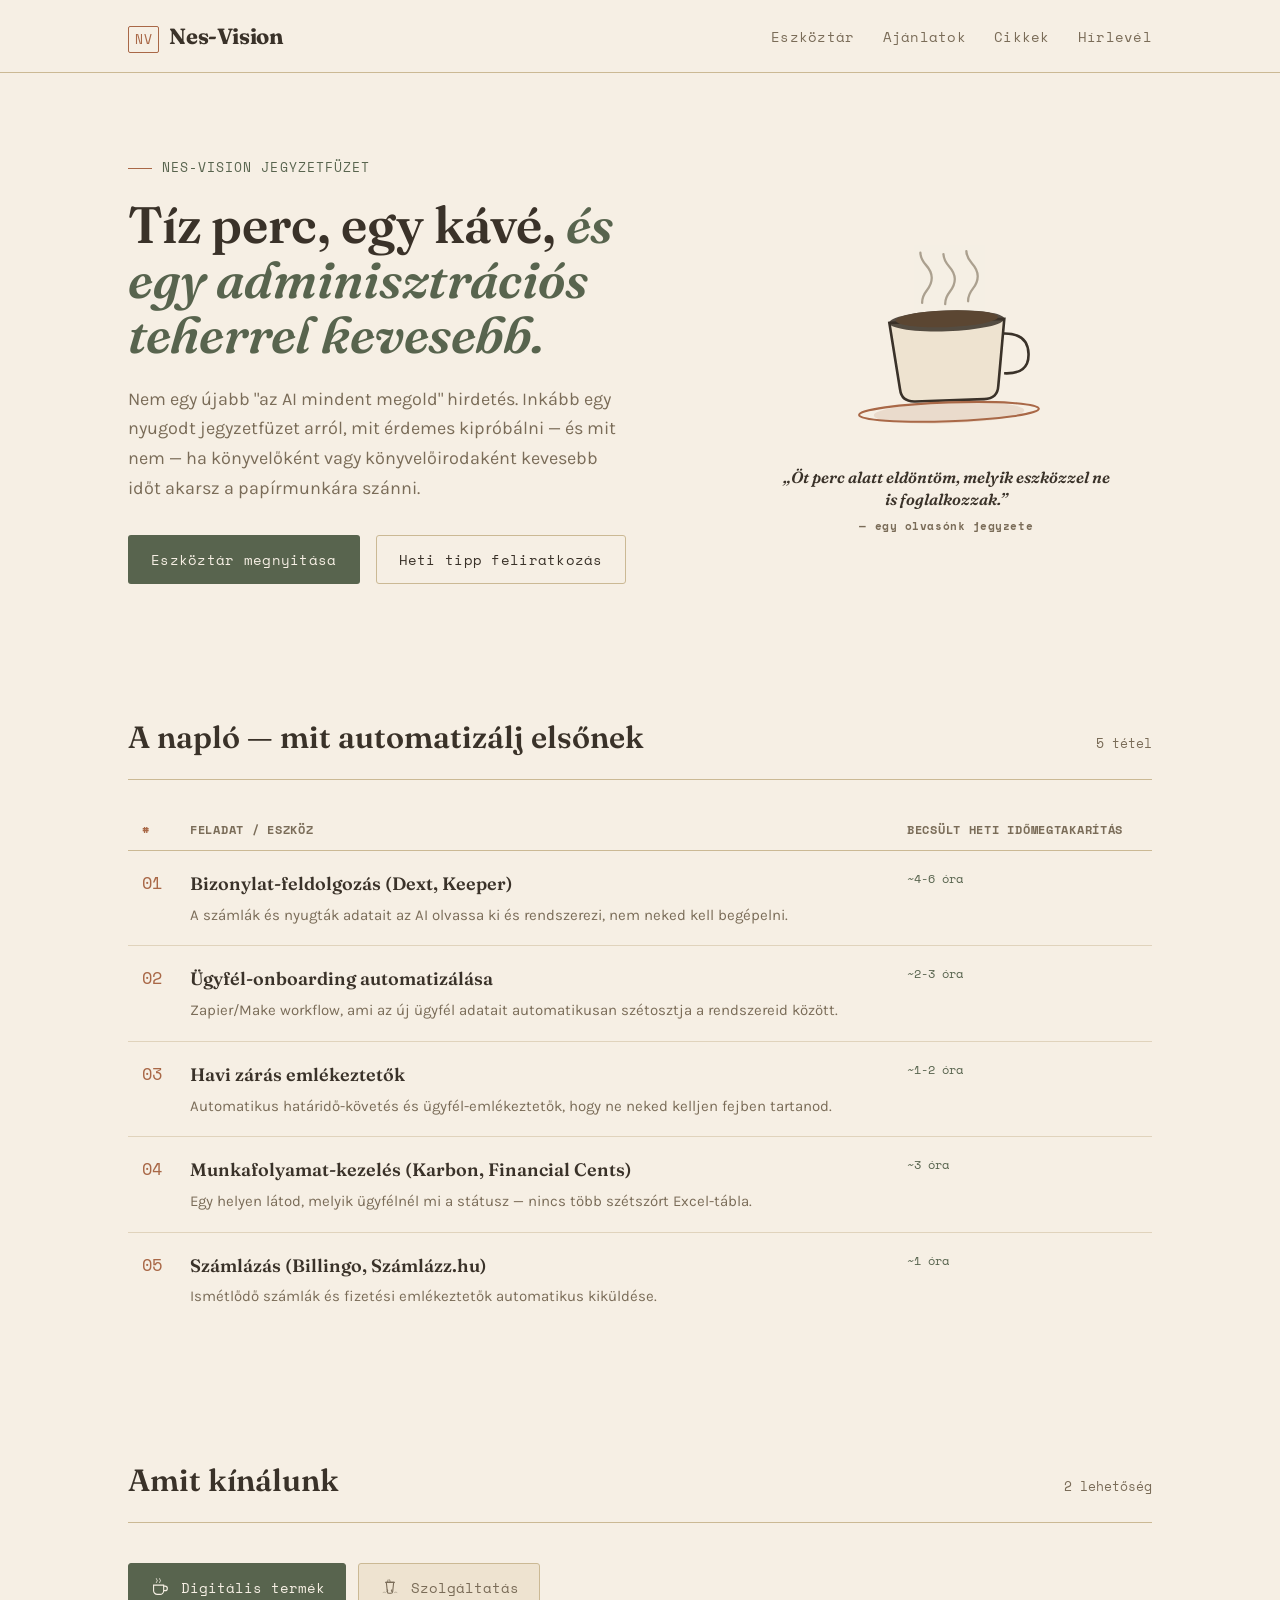
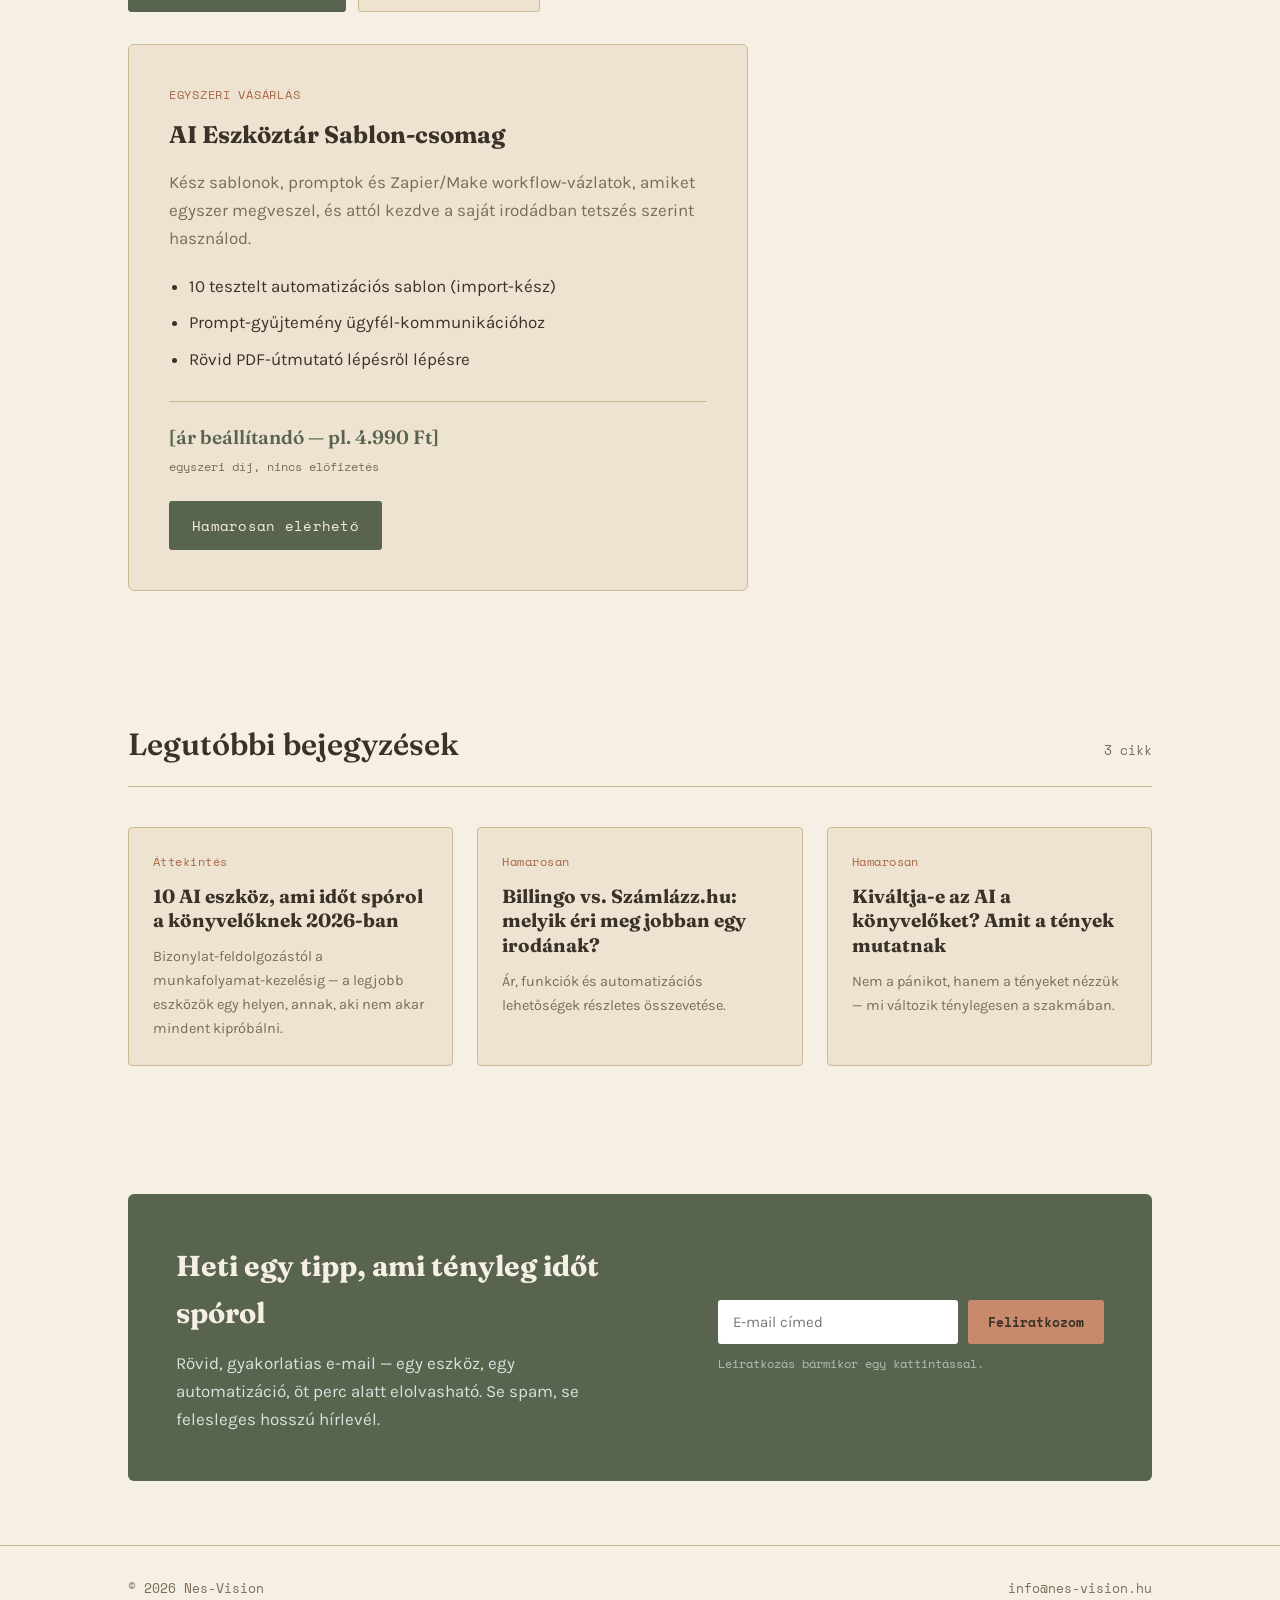
==== index.html @ 854774fd "Add files via upload" ====
<!DOCTYPE html>
<html lang="hu">
<head>
<meta charset="UTF-8">
<meta name="viewport" content="width=device-width, initial-scale=1.0">
<title>Nes-Vision — AI eszközök és automatizáció könyvelőknek</title>
<meta name="description" content="Gyakorlatias útmutatók, eszköz-összehasonlítások és automatizációk könyvelőknek és könyvelőirodáknak, akik időt akarnak spórolni AI-jal — anélkül, hogy elveszítenék a szakmájukat.">
<link rel="preconnect" href="https://fonts.googleapis.com">
<link rel="preconnect" href="https://fonts.gstatic.com" crossorigin>
<link href="https://fonts.googleapis.com/css2?family=Fraunces:ital,wght@0,600;0,700;1,600&family=Karla:wght@400;500;600&family=Space+Mono:wght@400;700&display=swap" rel="stylesheet">
<link rel="stylesheet" href="style.css">
</head>
<body>

<header class="site">
  <div class="wrap">
    <a href="index.html" class="brand">
      <span class="mark">NV</span>
      <span class="name">Nes-Vision</span>
    </a>
    <nav class="site-nav">
      <a href="#eszkozok">Eszköztár</a>
      <a href="#ajanlatok">Ajánlatok</a>
      <a href="#cikkek">Cikkek</a>
      <a href="#hirlevel">Hírlevél</a>
    </nav>
  </div>
</header>

<section class="hero">
  <div class="wrap">
    <div>
      <div class="eyebrow">Nes-Vision jegyzetfüzet</div>
      <h1 class="hero-title">Tíz perc, egy kávé, <em>és egy adminisztrációs teherrel kevesebb.</em></h1>
      <p class="hero-sub">Nem egy újabb "az AI mindent megold" hirdetés. Inkább egy nyugodt jegyzetfüzet arról, mit érdemes kipróbálni — és mit nem — ha könyvelőként vagy könyvelőirodaként kevesebb időt akarsz a papírmunkára szánni.</p>
      <div class="cta-row">
        <a href="#eszkozok" class="btn btn-primary">Eszköztár megnyitása</a>
        <a href="#hirlevel" class="btn btn-ghost">Heti tipp feliratkozás</a>
      </div>
    </div>
    <div class="cup-col">
      <div class="cup-wrap">
        <svg class="steam-cup" viewBox="0 0 200 220" width="210" height="230">
          <g class="steam-group" opacity="0.6">
            <path class="steam s1" d="M78 90C78 78 88 78 88 66C88 54 78 54 78 42" stroke="var(--ink-soft)" stroke-width="2.2" stroke-linecap="round" fill="none"/>
            <path class="steam s2" d="M100 92C100 80 110 80 110 68C110 56 100 56 100 44" stroke="var(--ink-soft)" stroke-width="2.2" stroke-linecap="round" fill="none"/>
            <path class="steam s3" d="M122 90C122 78 132 78 132 66C132 54 122 54 122 42" stroke="var(--ink-soft)" stroke-width="2.2" stroke-linecap="round" fill="none"/>
          </g>
          <ellipse cx="100" cy="196" rx="72" ry="10" fill="var(--clay-dark)" opacity="0.15"/>
          <path d="M46 108 L156 108 L148 172 Q147 184 134 184 L68 184 Q55 184 54 172 Z" fill="var(--paper-panel)" stroke="var(--ink)" stroke-width="2.5"/>
          <ellipse cx="101" cy="108" rx="55" ry="10" fill="var(--ink)" opacity="0.85"/>
          <ellipse cx="101" cy="106" rx="49" ry="8" fill="#5B4632"/>
          <path d="M154 122 Q178 122 178 142 Q178 162 154 160" fill="none" stroke="var(--ink)" stroke-width="2.5"/>
          <ellipse cx="100" cy="195" rx="86" ry="9" fill="none" stroke="var(--clay-dark)" stroke-width="2"/>
        </svg>
      </div>
      <p class="cup-quote">„Öt perc alatt eldöntöm, melyik eszközzel ne is foglalkozzak.”<span>— egy olvasónk jegyzete</span></p>
    </div>
  </div>
</section>

<section id="eszkozok">
  <div class="wrap">
    <div class="section-head">
      <h2>A napló — mit automatizálj elsőnek</h2>
      <span class="tally">5 tétel</span>
    </div>
    <table class="ledger">
      <thead>
        <tr>
          <th class="num">#</th>
          <th>Feladat / eszköz</th>
          <th>Becsült heti időmegtakarítás</th>
        </tr>
      </thead>
      <tbody>
        <tr>
          <td class="num">01</td>
          <td>
            <div class="item-title">Bizonylat-feldolgozás (Dext, Keeper)</div>
            <div class="item-desc">A számlák és nyugták adatait az AI olvassa ki és rendszerezi, nem neked kell begépelni.</div>
          </td>
          <td class="tag">~4-6 óra</td>
        </tr>
        <tr>
          <td class="num">02</td>
          <td>
            <div class="item-title">Ügyfél-onboarding automatizálása</div>
            <div class="item-desc">Zapier/Make workflow, ami az új ügyfél adatait automatikusan szétosztja a rendszereid között.</div>
          </td>
          <td class="tag">~2-3 óra</td>
        </tr>
        <tr>
          <td class="num">03</td>
          <td>
            <div class="item-title">Havi zárás emlékeztetők</div>
            <div class="item-desc">Automatikus határidő-követés és ügyfél-emlékeztetők, hogy ne neked kelljen fejben tartanod.</div>
          </td>
          <td class="tag">~1-2 óra</td>
        </tr>
        <tr>
          <td class="num">04</td>
          <td>
            <div class="item-title">Munkafolyamat-kezelés (Karbon, Financial Cents)</div>
            <div class="item-desc">Egy helyen látod, melyik ügyfélnél mi a státusz — nincs több szétszórt Excel-tábla.</div>
          </td>
          <td class="tag">~3 óra</td>
        </tr>
        <tr>
          <td class="num">05</td>
          <td>
            <div class="item-title">Számlázás (Billingo, Számlázz.hu)</div>
            <div class="item-desc">Ismétlődő számlák és fizetési emlékeztetők automatikus kiküldése.</div>
          </td>
          <td class="tag">~1 óra</td>
        </tr>
      </tbody>
    </table>
  </div>
</section>

<section id="ajanlatok">
  <div class="wrap">
    <div class="section-head">
      <h2>Amit kínálunk</h2>
      <span class="tally">2 lehetőség</span>
    </div>

    <div class="offer-tabs">
      <input type="radio" name="offer" id="tab-product" checked>
      <input type="radio" name="offer" id="tab-service">

      <div class="offer-tab-buttons">
        <label for="tab-product" class="offer-btn">
          <svg viewBox="0 0 48 48" width="22" height="22" fill="none">
            <path d="M10 20h22v12a8 8 0 0 1-8 8H18a8 8 0 0 1-8-8V20Z" stroke="currentColor" stroke-width="2.4"/>
            <path d="M32 22h3a5 5 0 0 1 0 10h-3" stroke="currentColor" stroke-width="2.4"/>
            <path d="M16 14c0-2 2-2 2-4s-2-2-2-4M23 14c0-2 2-2 2-4s-2-2-2-4" stroke="currentColor" stroke-width="2" stroke-linecap="round"/>
          </svg>
          Digitális termék
        </label>
        <label for="tab-service" class="offer-btn">
          <svg viewBox="0 0 48 48" width="22" height="22" fill="none">
            <path d="M16 14h16l-2.2 20.5a3.5 3.5 0 0 1-3.5 3.1h-4.6a3.5 3.5 0 0 1-3.5-3.1L16 14Z" stroke="currentColor" stroke-width="2.4"/>
            <path d="M14.5 14h19" stroke="currentColor" stroke-width="2.4" stroke-linecap="round"/>
            <path d="M18 14c0-2.5 2-3 2-5.5" stroke="currentColor" stroke-width="1.8" stroke-linecap="round"/>
            <path d="M23 8.5c0 2.5 2 3 2 5.5" stroke="currentColor" stroke-width="1.8" stroke-linecap="round"/>
            <path d="M18 30c1.5 1.5 1.5 3-.5 4M28 30c-1.5 1.5-1.5 3 .5 4" stroke="currentColor" stroke-width="2.2" stroke-linecap="round"/>
            <path d="M9 36c2-1 3-1 5 0M34 36c2-1 3-1 5 0" stroke="currentColor" stroke-width="1.6" stroke-linecap="round" opacity="0.6"/>
          </svg>
          Szolgáltatás
        </label>
      </div>

      <div class="offer-panel panel-product">
        <div class="offer-card">
          <div class="offer-eyebrow">Egyszeri vásárlás</div>
          <h3>AI Eszköztár Sablon-csomag</h3>
          <p class="offer-desc">Kész sablonok, promptok és Zapier/Make workflow-vázlatok, amiket egyszer megveszel, és attól kezdve a saját irodádban tetszés szerint használod.</p>
          <ul class="offer-list">
            <li>10 tesztelt automatizációs sablon (import-kész)</li>
            <li>Prompt-gyűjtemény ügyfél-kommunikációhoz</li>
            <li>Rövid PDF-útmutató lépésről lépésre</li>
          </ul>
          <div class="offer-price">
            <span class="price-num">[ár beállítandó — pl. 4.990 Ft]</span>
            <span class="price-note">egyszeri díj, nincs előfizetés</span>
          </div>
          <a href="#" class="btn btn-primary">Hamarosan elérhető</a>
        </div>
      </div>

      <div class="offer-panel panel-service">
        <div class="offer-card">
          <div class="offer-eyebrow">Testreszabott munka</div>
          <h3>AI Automatizáció Beállítás</h3>
          <p class="offer-desc">Nem sablon, hanem a te irodádra szabott beállítás — végigmegyünk azon, mit érdemes automatizálni nálatok, és be is állítjuk.</p>
          <ul class="offer-list">
            <li>Egyeztetés a jelenlegi folyamatokról</li>
            <li>2-3 automatizáció bevezetése (pl. bizonylat-feldolgozás, emlékeztetők)</li>
            <li>2 hét utókövetés, finomhangolás</li>
          </ul>
          <div class="offer-price">
            <span class="price-num">[ár beállítandó — pl. óradíj vagy csomagár]</span>
            <span class="price-note">egyeztetés alapján</span>
          </div>
          <a href="#" class="btn btn-primary">Kapcsolatfelvétel</a>
        </div>
      </div>
    </div>
  </div>
</section>

<section id="cikkek">
  <div class="wrap">
    <div class="section-head">
      <h2>Legutóbbi bejegyzések</h2>
      <span class="tally">3 cikk</span>
    </div>
    <div class="card-grid">
      <a href="cikkek/10-ai-eszkoz-konyveloknek.html" class="card">
        <span class="card-eyebrow">Áttekintés</span>
        <h3>10 AI eszköz, ami időt spórol a könyvelőknek 2026-ban</h3>
        <p>Bizonylat-feldolgozástól a munkafolyamat-kezelésig — a legjobb eszközök egy helyen, annak, aki nem akar mindent kipróbálni.</p>
      </a>
      <a href="#" class="card">
        <span class="card-eyebrow">Hamarosan</span>
        <h3>Billingo vs. Számlázz.hu: melyik éri meg jobban egy irodának?</h3>
        <p>Ár, funkciók és automatizációs lehetőségek részletes összevetése.</p>
      </a>
      <a href="#" class="card">
        <span class="card-eyebrow">Hamarosan</span>
        <h3>Kiváltja-e az AI a könyvelőket? Amit a tények mutatnak</h3>
        <p>Nem a pánikot, hanem a tényeket nézzük — mi változik ténylegesen a szakmában.</p>
      </a>
    </div>
  </div>
</section>

<section id="hirlevel">
  <div class="wrap">
    <div class="newsletter">
      <div>
        <h2>Heti egy tipp, ami tényleg időt spórol</h2>
        <p>Rövid, gyakorlatias e-mail — egy eszköz, egy automatizáció, öt perc alatt elolvasható. Se spam, se felesleges hosszú hírlevél.</p>
      </div>
      <div>
        <form class="nl-form" action="#" method="post">
          <input type="email" placeholder="E-mail címed" required aria-label="E-mail cím">
          <button type="submit">Feliratkozom</button>
        </form>
        <div class="nl-note">Leiratkozás bármikor egy kattintással.</div>
      </div>
    </div>
  </div>
</section>

<footer class="site">
  <div class="wrap">
    <span>© 2026 Nes-Vision</span>
    <span>info@nes-vision.hu</span>
  </div>
</footer>

</body>
</html>
---- style.css ----
/* ============================================
   Nes-Vision — design tokens
   Paletta: kávészünet / vasárnap-délelőtti nyugalom
   ============================================ */
:root {
  --paper: #F6EFE4;
  --paper-panel: #EEE3D0;
  --ink: #3A3229;
  --ink-soft: #7A6C58;
  --sage: #7C8B6F;
  --sage-dark: #58644E;
  --clay: #C98A6B;
  --clay-dark: #A96847;
  --rule: #E0D3BC;
  --rule-strong: #CBB994;

  --display: "Fraunces", "Iowan Old Style", serif;
  --body: "Karla", -apple-system, sans-serif;
  --mono: "Space Mono", ui-monospace, monospace;
}

* { box-sizing: border-box; }

html { scroll-behavior: smooth; }

body {
  margin: 0;
  background: var(--paper);
  color: var(--ink);
  font-family: var(--body);
  font-size: 17px;
  line-height: 1.65;
}

img { max-width: 100%; display: block; }

a { color: var(--sage-dark); }
a:focus-visible, button:focus-visible, input:focus-visible {
  outline: 2px solid var(--clay);
  outline-offset: 3px;
}

.wrap {
  max-width: 1080px;
  margin: 0 auto;
  padding: 0 28px;
}

/* ---------- Header / ledger tab ---------- */
header.site {
  position: sticky;
  top: 0;
  z-index: 20;
  background: var(--paper);
  border-bottom: 1px solid var(--rule-strong);
}
header.site .wrap {
  display: flex;
  align-items: center;
  justify-content: space-between;
  padding-top: 18px;
  padding-bottom: 18px;
}
.brand {
  display: flex;
  align-items: baseline;
  gap: 10px;
  text-decoration: none;
  color: var(--ink);
}
.brand .mark {
  font-family: var(--mono);
  font-size: 13px;
  color: var(--clay-dark);
  border: 1px solid var(--clay-dark);
  padding: 2px 6px;
  border-radius: 2px;
  letter-spacing: 0.04em;
}
.brand .name {
  font-family: var(--display);
  font-weight: 700;
  font-size: 22px;
  letter-spacing: -0.01em;
}
nav.site-nav {
  display: flex;
  gap: 28px;
  font-family: var(--mono);
  font-size: 14px;
}
nav.site-nav a {
  text-decoration: none;
  color: var(--ink-soft);
  letter-spacing: 0.02em;
}
nav.site-nav a:hover { color: var(--sage-dark); }

/* ---------- Hero ---------- */
.hero {
  padding: 84px 0 64px;
  position: relative;
}
.hero .wrap {
  display: grid;
  grid-template-columns: 1.15fr 0.85fr;
  gap: 56px;
  align-items: center;
}
.eyebrow {
  font-family: var(--mono);
  font-size: 13px;
  color: var(--sage-dark);
  letter-spacing: 0.08em;
  text-transform: uppercase;
  margin-bottom: 18px;
  display: flex;
  align-items: center;
  gap: 10px;
}
.eyebrow::before {
  content: "";
  width: 24px;
  height: 1px;
  background: var(--clay-dark);
  display: inline-block;
}
h1.hero-title {
  font-family: var(--display);
  font-weight: 600;
  font-size: clamp(2.1rem, 4vw, 3.2rem);
  line-height: 1.08;
  margin: 0 0 22px;
  color: var(--ink);
}
h1.hero-title em {
  font-style: italic;
  color: var(--sage-dark);
}
.hero-sub {
  font-size: 18px;
  color: var(--ink-soft);
  max-width: 46ch;
  margin: 0 0 32px;
}
.cta-row { display: flex; gap: 16px; flex-wrap: wrap; }

.btn {
  display: inline-flex;
  align-items: center;
  gap: 8px;
  font-family: var(--mono);
  font-size: 14px;
  letter-spacing: 0.02em;
  padding: 12px 22px;
  border-radius: 3px;
  text-decoration: none;
  border: 1px solid transparent;
  cursor: pointer;
}
.btn-primary {
  background: var(--sage-dark);
  color: var(--paper);
}
.btn-primary:hover { background: var(--ink); }
.btn-ghost {
  border-color: var(--rule-strong);
  color: var(--ink);
  background: transparent;
}
.btn-ghost:hover { border-color: var(--sage-dark); }

/* ---------- Coffee cup signature element ---------- */
.cup-col {
  display: flex;
  flex-direction: column;
  align-items: center;
  gap: 20px;
}
.cup-wrap { transform: rotate(-2deg); }
.steam { transform-origin: bottom center; }
.steam.s1 { animation: rise 3.4s ease-in-out infinite; }
.steam.s2 { animation: rise 3.4s ease-in-out infinite 0.6s; }
.steam.s3 { animation: rise 3.4s ease-in-out infinite 1.2s; }
@keyframes rise {
  0%   { opacity: 0;   transform: translateY(6px) scaleY(0.9); }
  25%  { opacity: 0.7; }
  60%  { opacity: 0.5; transform: translateY(-4px) scaleY(1.03); }
  100% { opacity: 0;   transform: translateY(-10px) scaleY(1.08); }
}
@media (prefers-reduced-motion: reduce) {
  .steam.s1, .steam.s2, .steam.s3 { animation: none; opacity: 0.5; }
}
.cup-quote {
  font-family: var(--display);
  font-style: italic;
  font-weight: 600;
  font-size: 16px;
  line-height: 1.4;
  color: var(--ink);
  text-align: center;
  max-width: 30ch;
  margin: 0;
}
.cup-quote span {
  display: block;
  margin-top: 8px;
  font-family: var(--mono);
  font-style: normal;
  font-size: 11px;
  letter-spacing: 0.05em;
  color: var(--ink-soft);
}

/* ---------- Section shell ---------- */
section { padding: 64px 0; }
.section-head {
  display: flex;
  align-items: baseline;
  justify-content: space-between;
  gap: 20px;
  border-bottom: 1px solid var(--rule-strong);
  padding-bottom: 16px;
  margin-bottom: 40px;
}
.section-head h2 {
  font-family: var(--display);
  font-size: clamp(1.5rem, 2.4vw, 2rem);
  margin: 0;
  font-weight: 600;
}
.section-head .tally {
  font-family: var(--mono);
  font-size: 13px;
  color: var(--ink-soft);
}

/* ---------- Ledger table (tools/problem section) ---------- */
.ledger {
  width: 100%;
  border-collapse: collapse;
}
.ledger th {
  font-family: var(--mono);
  font-size: 12px;
  text-transform: uppercase;
  letter-spacing: 0.06em;
  text-align: left;
  color: var(--ink-soft);
  border-bottom: 1px solid var(--rule-strong);
  padding: 0 14px 10px;
}
.ledger td {
  padding: 18px 14px;
  border-bottom: 1px solid var(--rule);
  vertical-align: top;
}
.ledger tr:last-child td { border-bottom: none; }
.ledger .num {
  font-family: var(--mono);
  color: var(--clay-dark);
  width: 40px;
}
.ledger .item-title {
  font-family: var(--display);
  font-weight: 600;
  font-size: 18px;
  margin-bottom: 4px;
}
.ledger .item-desc { color: var(--ink-soft); font-size: 15px; }
.ledger .tag {
  font-family: var(--mono);
  font-size: 12px;
  color: var(--sage-dark);
  white-space: nowrap;
}

/* ---------- Article cards ---------- */
.card-grid {
  display: grid;
  grid-template-columns: repeat(3, 1fr);
  gap: 24px;
}
.card {
  background: var(--paper-panel);
  border: 1px solid var(--rule-strong);
  border-radius: 4px;
  padding: 24px;
  text-decoration: none;
  color: var(--ink);
  display: flex;
  flex-direction: column;
  gap: 12px;
}
.card:hover { border-color: var(--sage-dark); }
.card .card-eyebrow {
  font-family: var(--mono);
  font-size: 12px;
  color: var(--clay-dark);
  letter-spacing: 0.04em;
}
.card h3 {
  font-family: var(--display);
  font-size: 19px;
  margin: 0;
  line-height: 1.3;
}
.card p { color: var(--ink-soft); font-size: 14.5px; margin: 0; }

/* ---------- Offer tabs (digital product vs service) ---------- */
.offer-tabs { position: relative; }
.offer-tabs input[type="radio"] {
  position: absolute;
  opacity: 0;
  pointer-events: none;
}
.offer-tab-buttons {
  display: flex;
  gap: 12px;
  margin-bottom: 32px;
}
.offer-btn {
  display: inline-flex;
  align-items: center;
  gap: 10px;
  font-family: var(--mono);
  font-size: 14px;
  padding: 12px 20px;
  border: 1px solid var(--rule-strong);
  border-radius: 3px;
  cursor: pointer;
  color: var(--ink-soft);
  background: var(--paper-panel);
  transition: color 0.15s, border-color 0.15s, background 0.15s;
}
.offer-btn svg { flex-shrink: 0; }
.offer-panel { display: none; }
#tab-product:checked ~ .offer-panel.panel-product { display: block; }
#tab-service:checked ~ .offer-panel.panel-service { display: block; }
#tab-product:checked ~ .offer-tab-buttons label[for="tab-product"],
#tab-service:checked ~ .offer-tab-buttons label[for="tab-service"] {
  color: var(--paper);
  background: var(--sage-dark);
  border-color: var(--sage-dark);
}

.offer-card {
  background: var(--paper-panel);
  border: 1px solid var(--rule-strong);
  border-radius: 6px;
  padding: 40px;
  max-width: 620px;
}
.offer-eyebrow {
  font-family: var(--mono);
  font-size: 12px;
  letter-spacing: 0.06em;
  text-transform: uppercase;
  color: var(--clay-dark);
  margin-bottom: 10px;
}
.offer-card h3 {
  font-family: var(--display);
  font-size: 1.5rem;
  margin: 0 0 14px;
}
.offer-desc { color: var(--ink-soft); margin: 0 0 20px; }
.offer-list {
  margin: 0 0 28px;
  padding-left: 20px;
  color: var(--ink);
}
.offer-list li { margin-bottom: 8px; }
.offer-price {
  display: flex;
  flex-direction: column;
  gap: 4px;
  margin-bottom: 24px;
  padding-top: 20px;
  border-top: 1px solid var(--rule-strong);
}
.price-num {
  font-family: var(--display);
  font-weight: 600;
  font-size: 1.2rem;
  color: var(--sage-dark);
}
.price-note {
  font-family: var(--mono);
  font-size: 12px;
  color: var(--ink-soft);
}
.newsletter {
  background: var(--sage-dark);
  color: var(--paper);
  border-radius: 6px;
  padding: 48px;
  display: grid;
  grid-template-columns: 1.3fr 1fr;
  gap: 40px;
  align-items: center;
}
.newsletter h2 { font-family: var(--display); font-size: 1.8rem; margin: 0 0 12px; }
.newsletter p { color: #D9E2DC; margin: 0; max-width: 42ch; }
.nl-form { display: flex; gap: 10px; }
.nl-form input {
  flex: 1;
  padding: 12px 14px;
  border-radius: 3px;
  border: 1px solid transparent;
  font-family: var(--body);
  font-size: 15px;
}
.nl-form button {
  background: var(--clay);
  color: var(--ink);
  border: none;
  font-family: var(--mono);
  font-weight: 600;
  padding: 0 20px;
  border-radius: 3px;
  cursor: pointer;
}
.nl-form button:hover { background: var(--clay-dark); color: var(--paper); }
.nl-note { font-family: var(--mono); font-size: 12px; color: #AEC0B6; margin-top: 10px; }

/* ---------- Footer ---------- */
footer.site {
  border-top: 1px solid var(--rule-strong);
  padding: 32px 0;
  font-family: var(--mono);
  font-size: 13px;
  color: var(--ink-soft);
}
footer.site .wrap {
  display: flex;
  justify-content: space-between;
  flex-wrap: wrap;
  gap: 10px;
}

/* ---------- Article page ---------- */
.article-shell { max-width: 720px; margin: 0 auto; padding: 56px 28px 100px; }
.article-shell .eyebrow { margin-bottom: 20px; }
.article-shell h1 {
  font-family: var(--display);
  font-size: clamp(1.8rem, 3.6vw, 2.6rem);
  line-height: 1.15;
  margin: 0 0 16px;
}
.article-meta {
  font-family: var(--mono);
  font-size: 13px;
  color: var(--ink-soft);
  margin-bottom: 40px;
  border-bottom: 1px solid var(--rule-strong);
  padding-bottom: 24px;
}
.article-shell h2 {
  font-family: var(--display);
  font-size: 1.4rem;
  margin: 44px 0 14px;
}
.article-shell p { margin: 0 0 18px; color: var(--ink); }
.article-shell ul { margin: 0 0 18px; padding-left: 22px; }
.article-shell li { margin-bottom: 8px; }
.back-link {
  display: inline-block;
  margin-bottom: 8px;
  font-family: var(--mono);
  font-size: 13px;
  text-decoration: none;
  color: var(--ink-soft);
}

/* ---------- Responsive ---------- */
@media (max-width: 860px) {
  .hero .wrap { grid-template-columns: 1fr; }
  .cup-col { order: -1; }
  .cup-wrap svg.steam-cup { width: 160px; height: 176px; }
  .card-grid { grid-template-columns: 1fr; }
  .newsletter { grid-template-columns: 1fr; padding: 32px; }
  nav.site-nav { display: none; }
}
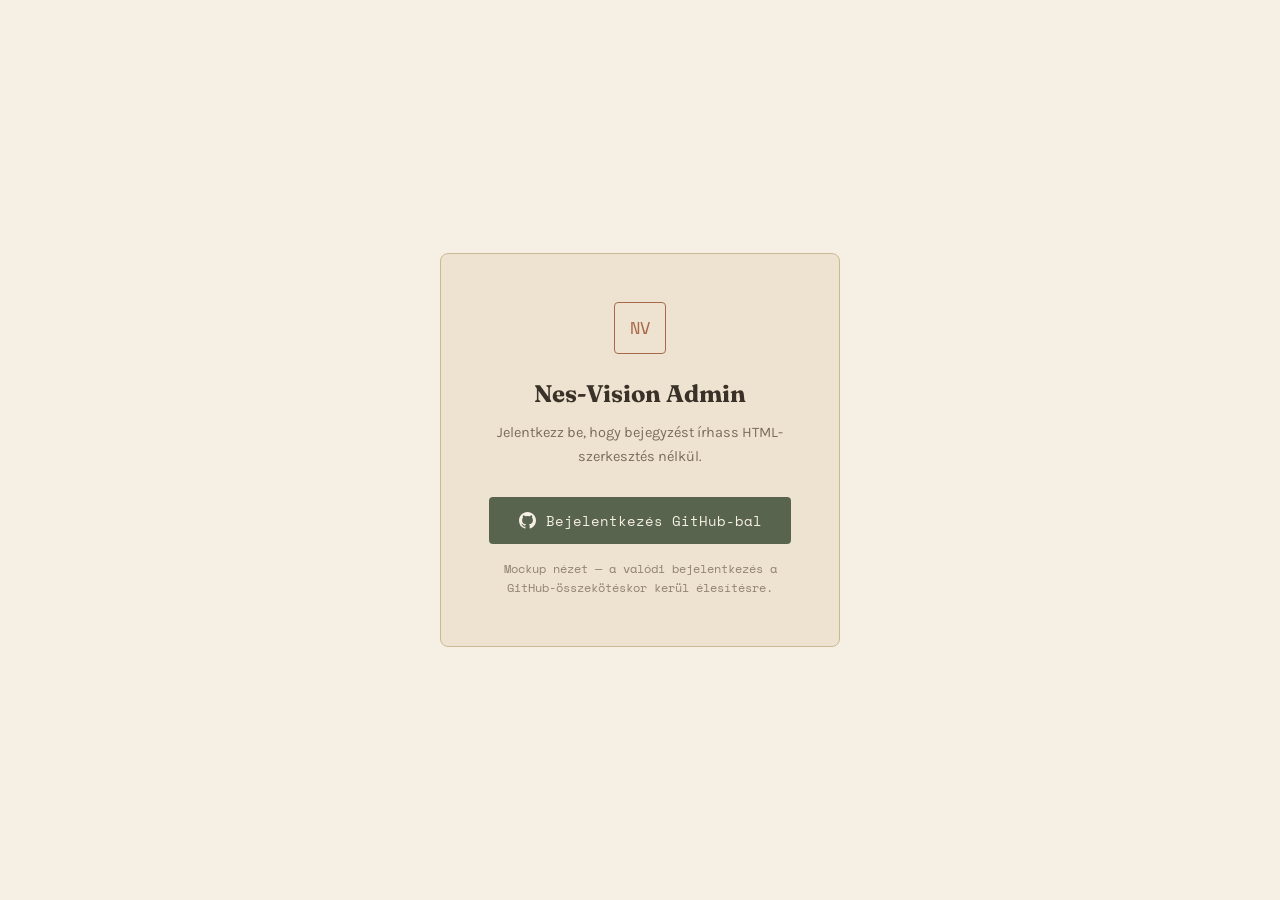
==== commit 59615c9c: "Add files via upload" ====
--- a/index.html
+++ b/index.html
@@ -3,244 +3,152 @@
 <head>
 <meta charset="UTF-8">
 <meta name="viewport" content="width=device-width, initial-scale=1.0">
-<title>Nes-Vision — AI eszközök és automatizáció könyvelőknek</title>
-<meta name="description" content="Gyakorlatias útmutatók, eszköz-összehasonlítások és automatizációk könyvelőknek és könyvelőirodáknak, akik időt akarnak spórolni AI-jal — anélkül, hogy elveszítenék a szakmájukat.">
+<title>Admin — Nes-Vision</title>
+<meta name="robots" content="noindex, nofollow">
 <link rel="preconnect" href="https://fonts.googleapis.com">
 <link rel="preconnect" href="https://fonts.gstatic.com" crossorigin>
 <link href="https://fonts.googleapis.com/css2?family=Fraunces:ital,wght@0,600;0,700;1,600&family=Karla:wght@400;500;600&family=Space+Mono:wght@400;700&display=swap" rel="stylesheet">
-<link rel="stylesheet" href="style.css">
+<link rel="stylesheet" href="../style.css">
+<link rel="stylesheet" href="admin.css">
 </head>
-<body>
+<body class="admin-body">
 
-<header class="site">
-  <div class="wrap">
-    <a href="index.html" class="brand">
-      <span class="mark">NV</span>
-      <span class="name">Nes-Vision</span>
-    </a>
-    <nav class="site-nav">
-      <a href="#eszkozok">Eszköztár</a>
-      <a href="#ajanlatok">Ajánlatok</a>
-      <a href="#cikkek">Cikkek</a>
-      <a href="#hirlevel">Hírlevél</a>
-    </nav>
+<!-- LOGIN SCREEN -->
+<div class="login-shell" id="loginShell">
+  <div class="login-card">
+    <div class="mark-lg">NV</div>
+    <h1>Nes-Vision Admin</h1>
+    <p>Jelentkezz be, hogy bejegyzést írhass HTML-szerkesztés nélkül.</p>
+    <button class="login-btn" onclick="doLogin()">
+      <svg width="17" height="17" viewBox="0 0 16 16" fill="currentColor"><path d="M8 0C3.58 0 0 3.58 0 8a8 8 0 0 0 5.47 7.59c.4.07.55-.17.55-.38v-1.49c-2.22.48-2.69-1.07-2.69-1.07-.36-.92-.88-1.17-.88-1.17-.72-.49.05-.48.05-.48.8.06 1.22.82 1.22.82.71 1.22 1.87.87 2.33.66.07-.52.28-.87.5-1.07-1.78-.2-3.64-.89-3.64-3.95 0-.87.31-1.59.82-2.15-.08-.2-.36-1.02.08-2.12 0 0 .67-.21 2.2.82a7.6 7.6 0 0 1 4 0c1.53-1.03 2.2-.82 2.2-.82.44 1.1.16 1.92.08 2.12.51.56.82 1.28.82 2.15 0 3.07-1.87 3.75-3.65 3.95.29.25.54.73.54 1.48v2.2c0 .21.15.46.55.38A8 8 0 0 0 16 8c0-4.42-3.58-8-8-8Z"/></svg>
+      Bejelentkezés GitHub-bal
+    </button>
+    <div class="login-note">Mockup nézet — a valódi bejelentkezés a GitHub-összekötéskor kerül élesítésre.</div>
   </div>
-</header>
+</div>
 
-<section class="hero">
-  <div class="wrap">
-    <div>
-      <div class="eyebrow">Nes-Vision jegyzetfüzet</div>
-      <h1 class="hero-title">Tíz perc, egy kávé, <em>és egy adminisztrációs teherrel kevesebb.</em></h1>
-      <p class="hero-sub">Nem egy újabb "az AI mindent megold" hirdetés. Inkább egy nyugodt jegyzetfüzet arról, mit érdemes kipróbálni — és mit nem — ha könyvelőként vagy könyvelőirodaként kevesebb időt akarsz a papírmunkára szánni.</p>
-      <div class="cta-row">
-        <a href="#eszkozok" class="btn btn-primary">Eszköztár megnyitása</a>
-        <a href="#hirlevel" class="btn btn-ghost">Heti tipp feliratkozás</a>
-      </div>
+<!-- DASHBOARD -->
+<div class="admin-shell" id="adminShell">
+  <aside class="admin-sidebar">
+    <div class="brand">
+      <span style="font-family: var(--mono); font-size:13px; border:1px solid var(--clay-dark); color:var(--clay-dark); padding:2px 6px; border-radius:2px;">NV</span>
+      <span style="font-family: var(--display); font-weight:700; font-size:18px; margin-left:8px;">Admin</span>
     </div>
-    <div class="cup-col">
-      <div class="cup-wrap">
-        <svg class="steam-cup" viewBox="0 0 200 220" width="210" height="230">
-          <g class="steam-group" opacity="0.6">
-            <path class="steam s1" d="M78 90C78 78 88 78 88 66C88 54 78 54 78 42" stroke="var(--ink-soft)" stroke-width="2.2" stroke-linecap="round" fill="none"/>
-            <path class="steam s2" d="M100 92C100 80 110 80 110 68C110 56 100 56 100 44" stroke="var(--ink-soft)" stroke-width="2.2" stroke-linecap="round" fill="none"/>
-            <path class="steam s3" d="M122 90C122 78 132 78 132 66C132 54 122 54 122 42" stroke="var(--ink-soft)" stroke-width="2.2" stroke-linecap="round" fill="none"/>
-          </g>
-          <ellipse cx="100" cy="196" rx="72" ry="10" fill="var(--clay-dark)" opacity="0.15"/>
-          <path d="M46 108 L156 108 L148 172 Q147 184 134 184 L68 184 Q55 184 54 172 Z" fill="var(--paper-panel)" stroke="var(--ink)" stroke-width="2.5"/>
-          <ellipse cx="101" cy="108" rx="55" ry="10" fill="var(--ink)" opacity="0.85"/>
-          <ellipse cx="101" cy="106" rx="49" ry="8" fill="#5B4632"/>
-          <path d="M154 122 Q178 122 178 142 Q178 162 154 160" fill="none" stroke="var(--ink)" stroke-width="2.5"/>
-          <ellipse cx="100" cy="195" rx="86" ry="9" fill="none" stroke="var(--clay-dark)" stroke-width="2"/>
+    <button class="new-post-btn" onclick="newPost()">+ Új bejegyzés</button>
+    <ul class="post-list" id="postList"></ul>
+    <div class="admin-user">
+      <span>szerkesztő</span>
+      <button onclick="logout()">Kilépés</button>
+    </div>
+  </aside>
+
+  <main class="admin-main">
+    <div class="editor-topbar">
+      <span class="tag" id="editorTag">Új bejegyzés · piszkozat</span>
+      <button class="mug-publish" onclick="publishPost()">
+        <svg viewBox="0 0 48 48" width="18" height="18" fill="none">
+          <path d="M10 20h22v12a8 8 0 0 1-8 8H18a8 8 0 0 1-8-8V20Z" stroke="currentColor" stroke-width="3"/>
+          <path d="M32 22h3a5 5 0 0 1 0 10h-3" stroke="currentColor" stroke-width="3"/>
         </svg>
-      </div>
-      <p class="cup-quote">„Öt perc alatt eldöntöm, melyik eszközzel ne is foglalkozzak.”<span>— egy olvasónk jegyzete</span></p>
-    </div>
-  </div>
-</section>
-
-<section id="eszkozok">
-  <div class="wrap">
-    <div class="section-head">
-      <h2>A napló — mit automatizálj elsőnek</h2>
-      <span class="tally">5 tétel</span>
-    </div>
-    <table class="ledger">
-      <thead>
-        <tr>
-          <th class="num">#</th>
-          <th>Feladat / eszköz</th>
-          <th>Becsült heti időmegtakarítás</th>
-        </tr>
-      </thead>
-      <tbody>
-        <tr>
-          <td class="num">01</td>
-          <td>
-            <div class="item-title">Bizonylat-feldolgozás (Dext, Keeper)</div>
-            <div class="item-desc">A számlák és nyugták adatait az AI olvassa ki és rendszerezi, nem neked kell begépelni.</div>
-          </td>
-          <td class="tag">~4-6 óra</td>
-        </tr>
-        <tr>
-          <td class="num">02</td>
-          <td>
-            <div class="item-title">Ügyfél-onboarding automatizálása</div>
-            <div class="item-desc">Zapier/Make workflow, ami az új ügyfél adatait automatikusan szétosztja a rendszereid között.</div>
-          </td>
-          <td class="tag">~2-3 óra</td>
-        </tr>
-        <tr>
-          <td class="num">03</td>
-          <td>
-            <div class="item-title">Havi zárás emlékeztetők</div>
-            <div class="item-desc">Automatikus határidő-követés és ügyfél-emlékeztetők, hogy ne neked kelljen fejben tartanod.</div>
-          </td>
-          <td class="tag">~1-2 óra</td>
-        </tr>
-        <tr>
-          <td class="num">04</td>
-          <td>
-            <div class="item-title">Munkafolyamat-kezelés (Karbon, Financial Cents)</div>
-            <div class="item-desc">Egy helyen látod, melyik ügyfélnél mi a státusz — nincs több szétszórt Excel-tábla.</div>
-          </td>
-          <td class="tag">~3 óra</td>
-        </tr>
-        <tr>
-          <td class="num">05</td>
-          <td>
-            <div class="item-title">Számlázás (Billingo, Számlázz.hu)</div>
-            <div class="item-desc">Ismétlődő számlák és fizetési emlékeztetők automatikus kiküldése.</div>
-          </td>
-          <td class="tag">~1 óra</td>
-        </tr>
-      </tbody>
-    </table>
-  </div>
-</section>
-
-<section id="ajanlatok">
-  <div class="wrap">
-    <div class="section-head">
-      <h2>Amit kínálunk</h2>
-      <span class="tally">2 lehetőség</span>
+        Jó gondolat — kitűzés
+      </button>
     </div>
 
-    <div class="offer-tabs">
-      <input type="radio" name="offer" id="tab-product" checked>
-      <input type="radio" name="offer" id="tab-service">
+    <label class="field-label">Cím</label>
+    <input class="title-input" id="postTitle" placeholder="A bejegyzés címe…">
 
-      <div class="offer-tab-buttons">
-        <label for="tab-product" class="offer-btn">
-          <svg viewBox="0 0 48 48" width="22" height="22" fill="none">
-            <path d="M10 20h22v12a8 8 0 0 1-8 8H18a8 8 0 0 1-8-8V20Z" stroke="currentColor" stroke-width="2.4"/>
-            <path d="M32 22h3a5 5 0 0 1 0 10h-3" stroke="currentColor" stroke-width="2.4"/>
-            <path d="M16 14c0-2 2-2 2-4s-2-2-2-4M23 14c0-2 2-2 2-4s-2-2-2-4" stroke="currentColor" stroke-width="2" stroke-linecap="round"/>
-          </svg>
-          Digitális termék
-        </label>
-        <label for="tab-service" class="offer-btn">
-          <svg viewBox="0 0 48 48" width="22" height="22" fill="none">
-            <path d="M16 14h16l-2.2 20.5a3.5 3.5 0 0 1-3.5 3.1h-4.6a3.5 3.5 0 0 1-3.5-3.1L16 14Z" stroke="currentColor" stroke-width="2.4"/>
-            <path d="M14.5 14h19" stroke="currentColor" stroke-width="2.4" stroke-linecap="round"/>
-            <path d="M18 14c0-2.5 2-3 2-5.5" stroke="currentColor" stroke-width="1.8" stroke-linecap="round"/>
-            <path d="M23 8.5c0 2.5 2 3 2 5.5" stroke="currentColor" stroke-width="1.8" stroke-linecap="round"/>
-            <path d="M18 30c1.5 1.5 1.5 3-.5 4M28 30c-1.5 1.5-1.5 3 .5 4" stroke="currentColor" stroke-width="2.2" stroke-linecap="round"/>
-            <path d="M9 36c2-1 3-1 5 0M34 36c2-1 3-1 5 0" stroke="currentColor" stroke-width="1.6" stroke-linecap="round" opacity="0.6"/>
-          </svg>
-          Szolgáltatás
-        </label>
-      </div>
+    <label class="field-label">Tartalom</label>
+    <textarea class="body-input" id="postBody" placeholder="Írd ide a bejegyzést… (Markdown is használható)"></textarea>
 
-      <div class="offer-panel panel-product">
-        <div class="offer-card">
-          <div class="offer-eyebrow">Egyszeri vásárlás</div>
-          <h3>AI Eszköztár Sablon-csomag</h3>
-          <p class="offer-desc">Kész sablonok, promptok és Zapier/Make workflow-vázlatok, amiket egyszer megveszel, és attól kezdve a saját irodádban tetszés szerint használod.</p>
-          <ul class="offer-list">
-            <li>10 tesztelt automatizációs sablon (import-kész)</li>
-            <li>Prompt-gyűjtemény ügyfél-kommunikációhoz</li>
-            <li>Rövid PDF-útmutató lépésről lépésre</li>
-          </ul>
-          <div class="offer-price">
-            <span class="price-num">[ár beállítandó — pl. 4.990 Ft]</span>
-            <span class="price-note">egyszeri díj, nincs előfizetés</span>
+    <div class="comments-preview">
+      <h4>Friss hozzászólások ehhez a bejegyzéshez</h4>
+      <div id="commentList">
+        <div class="comment-row">
+          <div class="comment-avatar">KB</div>
+          <div class="comment-body">
+            <div class="c-name">kis_bt_konyvelo</div>
+            <p class="c-text">Kipróbáltuk a Dext-et a tippetek alapján, tényleg gyorsabb lett a hónap zárása.</p>
           </div>
-          <a href="#" class="btn btn-primary">Hamarosan elérhető</a>
         </div>
-      </div>
-
-      <div class="offer-panel panel-service">
-        <div class="offer-card">
-          <div class="offer-eyebrow">Testreszabott munka</div>
-          <h3>AI Automatizáció Beállítás</h3>
-          <p class="offer-desc">Nem sablon, hanem a te irodádra szabott beállítás — végigmegyünk azon, mit érdemes automatizálni nálatok, és be is állítjuk.</p>
-          <ul class="offer-list">
-            <li>Egyeztetés a jelenlegi folyamatokról</li>
-            <li>2-3 automatizáció bevezetése (pl. bizonylat-feldolgozás, emlékeztetők)</li>
-            <li>2 hét utókövetés, finomhangolás</li>
-          </ul>
-          <div class="offer-price">
-            <span class="price-num">[ár beállítandó — pl. óradíj vagy csomagár]</span>
-            <span class="price-note">egyeztetés alapján</span>
+        <div class="comment-row">
+          <div class="comment-avatar">M</div>
+          <div class="comment-body">
+            <div class="c-name">marta_konyveles</div>
+            <p class="c-text">Van tapasztalatotok a Financial Cents magyar ügyfelekkel?</p>
           </div>
-          <a href="#" class="btn btn-primary">Kapcsolatfelvétel</a>
         </div>
       </div>
     </div>
-  </div>
-</section>
+  </main>
+</div>
 
-<section id="cikkek">
-  <div class="wrap">
-    <div class="section-head">
-      <h2>Legutóbbi bejegyzések</h2>
-      <span class="tally">3 cikk</span>
-    </div>
-    <div class="card-grid">
-      <a href="cikkek/10-ai-eszkoz-konyveloknek.html" class="card">
-        <span class="card-eyebrow">Áttekintés</span>
-        <h3>10 AI eszköz, ami időt spórol a könyvelőknek 2026-ban</h3>
-        <p>Bizonylat-feldolgozástól a munkafolyamat-kezelésig — a legjobb eszközök egy helyen, annak, aki nem akar mindent kipróbálni.</p>
-      </a>
-      <a href="#" class="card">
-        <span class="card-eyebrow">Hamarosan</span>
-        <h3>Billingo vs. Számlázz.hu: melyik éri meg jobban egy irodának?</h3>
-        <p>Ár, funkciók és automatizációs lehetőségek részletes összevetése.</p>
-      </a>
-      <a href="#" class="card">
-        <span class="card-eyebrow">Hamarosan</span>
-        <h3>Kiváltja-e az AI a könyvelőket? Amit a tények mutatnak</h3>
-        <p>Nem a pánikot, hanem a tényeket nézzük — mi változik ténylegesen a szakmában.</p>
-      </a>
-    </div>
-  </div>
-</section>
+<div class="toast" id="toast">☕ Bejegyzés kitűzve</div>
 
-<section id="hirlevel">
-  <div class="wrap">
-    <div class="newsletter">
-      <div>
-        <h2>Heti egy tipp, ami tényleg időt spórol</h2>
-        <p>Rövid, gyakorlatias e-mail — egy eszköz, egy automatizáció, öt perc alatt elolvasható. Se spam, se felesleges hosszú hírlevél.</p>
-      </div>
-      <div>
-        <form class="nl-form" action="#" method="post">
-          <input type="email" placeholder="E-mail címed" required aria-label="E-mail cím">
-          <button type="submit">Feliratkozom</button>
-        </form>
-        <div class="nl-note">Leiratkozás bármikor egy kattintással.</div>
-      </div>
-    </div>
-  </div>
-</section>
+<script>
+  var posts = [
+    { title: "10 AI eszköz, ami időt spórol a könyvelőknek 2026-ban", status: "published" },
+    { title: "Billingo vs. Számlázz.hu: melyik éri meg jobban?", status: "draft" },
+    { title: "Kiváltja-e az AI a könyvelőket?", status: "draft" }
+  ];
+  var activeIndex = null;
 
-<footer class="site">
-  <div class="wrap">
-    <span>© 2026 Nes-Vision</span>
-    <span>info@nes-vision.hu</span>
-  </div>
-</footer>
+  function renderList() {
+    var list = document.getElementById('postList');
+    list.innerHTML = '';
+    posts.forEach(function(p, i) {
+      var li = document.createElement('li');
+      li.className = 'post-item' + (i === activeIndex ? ' active' : '');
+      li.onclick = function() { openPost(i); };
+      li.innerHTML = '<div class="p-title">' + p.title + '</div>' +
+        '<div class="p-meta"><span class="status-dot ' + p.status + '"></span>' +
+        (p.status === 'published' ? 'kitűzve' : 'piszkozat') + '</div>';
+      list.appendChild(li);
+    });
+  }
+
+  function openPost(i) {
+    activeIndex = i;
+    document.getElementById('postTitle').value = posts[i].title;
+    document.getElementById('postBody').value = '';
+    document.getElementById('editorTag').textContent = posts[i].status === 'published' ? 'Kitűzött bejegyzés' : 'Piszkozat szerkesztése';
+    renderList();
+  }
+
+  function newPost() {
+    activeIndex = null;
+    document.getElementById('postTitle').value = '';
+    document.getElementById('postBody').value = '';
+    document.getElementById('editorTag').textContent = 'Új bejegyzés · piszkozat';
+    renderList();
+  }
+
+  function publishPost() {
+    var title = document.getElementById('postTitle').value.trim() || 'Cím nélküli bejegyzés';
+    if (activeIndex === null) {
+      posts.unshift({ title: title, status: 'published' });
+      activeIndex = 0;
+    } else {
+      posts[activeIndex].title = title;
+      posts[activeIndex].status = 'published';
+    }
+    renderList();
+    document.getElementById('editorTag').textContent = 'Kitűzött bejegyzés';
+    var toast = document.getElementById('toast');
+    toast.classList.add('show');
+    setTimeout(function() { toast.classList.remove('show'); }, 2200);
+  }
+
+  function doLogin() {
+    document.getElementById('loginShell').style.display = 'none';
+    document.getElementById('adminShell').classList.add('active');
+    renderList();
+  }
+
+  function logout() {
+    document.getElementById('adminShell').classList.remove('active');
+    document.getElementById('loginShell').style.display = 'flex';
+  }
+</script>
 
 </body>
 </html>
--- a/admin.css
+++ b/admin.css
@@ -0,0 +1,279 @@
+/* ============================================
+   Nes-Vision Admin — dashboard styles
+   Ugyanaz a paletta, mint a fő oldalon
+   ============================================ */
+
+.admin-body {
+  min-height: 100vh;
+  display: flex;
+  flex-direction: column;
+}
+
+/* ---------- Login screen ---------- */
+.login-shell {
+  flex: 1;
+  display: flex;
+  align-items: center;
+  justify-content: center;
+  padding: 40px;
+}
+.login-card {
+  background: var(--paper-panel);
+  border: 1px solid var(--rule-strong);
+  border-radius: 8px;
+  padding: 48px;
+  max-width: 400px;
+  width: 100%;
+  text-align: center;
+}
+.login-card .mark-lg {
+  width: 52px;
+  height: 52px;
+  border: 1px solid var(--clay-dark);
+  border-radius: 4px;
+  display: flex;
+  align-items: center;
+  justify-content: center;
+  font-family: var(--mono);
+  color: var(--clay-dark);
+  margin: 0 auto 20px;
+}
+.login-card h1 {
+  font-family: var(--display);
+  font-size: 1.5rem;
+  margin: 0 0 8px;
+}
+.login-card p {
+  color: var(--ink-soft);
+  font-size: 14.5px;
+  margin: 0 0 28px;
+}
+.login-btn {
+  width: 100%;
+  display: flex;
+  align-items: center;
+  justify-content: center;
+  gap: 10px;
+  background: var(--sage-dark);
+  color: var(--paper);
+  border: none;
+  font-family: var(--mono);
+  font-size: 14px;
+  padding: 13px 18px;
+  border-radius: 4px;
+  cursor: pointer;
+}
+.login-btn:hover { background: var(--ink); }
+.login-note {
+  margin-top: 16px;
+  font-family: var(--mono);
+  font-size: 11.5px;
+  color: var(--ink-soft);
+  opacity: 0.8;
+}
+
+/* ---------- Dashboard shell ---------- */
+.admin-shell { display: none; flex: 1; min-height: 100vh; }
+.admin-shell.active { display: flex; }
+
+.admin-sidebar {
+  width: 260px;
+  flex-shrink: 0;
+  background: var(--paper-panel);
+  border-right: 1px solid var(--rule-strong);
+  padding: 24px 20px;
+  display: flex;
+  flex-direction: column;
+}
+.admin-sidebar .brand { margin-bottom: 28px; }
+.new-post-btn {
+  width: 100%;
+  background: var(--sage-dark);
+  color: var(--paper);
+  border: none;
+  font-family: var(--mono);
+  font-size: 13.5px;
+  padding: 11px 14px;
+  border-radius: 4px;
+  cursor: pointer;
+  margin-bottom: 24px;
+  text-align: left;
+}
+.new-post-btn:hover { background: var(--ink); }
+
+.post-list { list-style: none; margin: 0; padding: 0; flex: 1; overflow-y: auto; }
+.post-item {
+  padding: 12px 10px;
+  border-radius: 4px;
+  cursor: pointer;
+  margin-bottom: 4px;
+}
+.post-item:hover { background: rgba(0,0,0,0.04); }
+.post-item.active { background: var(--paper); border: 1px solid var(--rule-strong); }
+.post-item .p-title {
+  font-family: var(--display);
+  font-size: 14.5px;
+  color: var(--ink);
+  margin-bottom: 4px;
+}
+.post-item .p-meta {
+  font-family: var(--mono);
+  font-size: 11px;
+  color: var(--ink-soft);
+  display: flex;
+  align-items: center;
+  gap: 6px;
+}
+.status-dot {
+  width: 7px; height: 7px; border-radius: 50%;
+  display: inline-block;
+}
+.status-dot.published { background: var(--sage-dark); }
+.status-dot.draft { background: var(--clay-dark); opacity: 0.6; }
+
+.admin-user {
+  border-top: 1px solid var(--rule-strong);
+  padding-top: 16px;
+  font-family: var(--mono);
+  font-size: 12px;
+  color: var(--ink-soft);
+  display: flex;
+  align-items: center;
+  justify-content: space-between;
+}
+.admin-user button {
+  background: none; border: none; color: var(--ink-soft);
+  cursor: pointer; text-decoration: underline; font-family: var(--mono); font-size: 12px;
+}
+
+/* ---------- Editor main area ---------- */
+.admin-main {
+  flex: 1;
+  padding: 36px 44px 60px;
+  overflow-y: auto;
+  max-width: 860px;
+}
+.editor-topbar {
+  display: flex;
+  align-items: center;
+  justify-content: space-between;
+  margin-bottom: 28px;
+}
+.editor-topbar .tag {
+  font-family: var(--mono);
+  font-size: 12px;
+  color: var(--ink-soft);
+}
+
+.mug-publish {
+  display: inline-flex;
+  align-items: center;
+  gap: 10px;
+  background: var(--clay);
+  color: var(--paper);
+  border: none;
+  font-family: var(--mono);
+  font-weight: 600;
+  font-size: 14px;
+  padding: 11px 20px;
+  border-radius: 4px;
+  cursor: pointer;
+  transition: transform 0.12s, background 0.15s;
+}
+.mug-publish:hover { background: var(--clay-dark); }
+.mug-publish:active { transform: scale(0.97); }
+.mug-publish svg { flex-shrink: 0; }
+
+.field-label {
+  display: block;
+  font-family: var(--mono);
+  font-size: 11.5px;
+  letter-spacing: 0.05em;
+  text-transform: uppercase;
+  color: var(--ink-soft);
+  margin-bottom: 8px;
+}
+.title-input {
+  width: 100%;
+  font-family: var(--display);
+  font-size: 1.7rem;
+  font-weight: 600;
+  border: none;
+  background: transparent;
+  color: var(--ink);
+  margin-bottom: 24px;
+  padding: 6px 0;
+  border-bottom: 1px solid var(--rule-strong);
+}
+.title-input:focus { outline: none; border-color: var(--sage-dark); }
+.body-input {
+  width: 100%;
+  min-height: 320px;
+  font-family: var(--body);
+  font-size: 15.5px;
+  line-height: 1.7;
+  color: var(--ink);
+  background: var(--paper-panel);
+  border: 1px solid var(--rule-strong);
+  border-radius: 5px;
+  padding: 20px;
+  resize: vertical;
+  margin-bottom: 30px;
+}
+.body-input:focus { outline: none; border-color: var(--sage-dark); }
+
+.toast {
+  position: fixed;
+  bottom: 28px;
+  right: 28px;
+  background: var(--sage-dark);
+  color: var(--paper);
+  font-family: var(--mono);
+  font-size: 13.5px;
+  padding: 12px 20px;
+  border-radius: 5px;
+  opacity: 0;
+  transform: translateY(8px);
+  transition: opacity 0.25s, transform 0.25s;
+  pointer-events: none;
+}
+.toast.show { opacity: 1; transform: translateY(0); }
+
+/* ---------- Comments preview under the mug button ---------- */
+.comments-preview { margin-top: 8px; }
+.comments-preview h4 {
+  font-family: var(--mono);
+  font-size: 12px;
+  text-transform: uppercase;
+  letter-spacing: 0.05em;
+  color: var(--ink-soft);
+  margin: 0 0 14px;
+}
+.comment-row {
+  display: flex;
+  gap: 12px;
+  padding: 14px 0;
+  border-top: 1px solid var(--rule);
+}
+.comment-row:first-of-type { border-top: none; }
+.comment-avatar {
+  width: 30px; height: 30px; border-radius: 50%;
+  background: var(--sage);
+  flex-shrink: 0;
+  display: flex; align-items: center; justify-content: center;
+  font-family: var(--mono); font-size: 12px; color: var(--paper);
+}
+.comment-body .c-name {
+  font-family: var(--mono);
+  font-size: 12.5px;
+  color: var(--ink);
+  font-weight: 600;
+  margin-bottom: 3px;
+}
+.comment-body .c-text { font-size: 14px; color: var(--ink-soft); margin: 0; }
+
+@media (max-width: 780px) {
+  .admin-shell.active { flex-direction: column; }
+  .admin-sidebar { width: 100%; border-right: none; border-bottom: 1px solid var(--rule-strong); }
+  .admin-main { padding: 28px 20px 60px; }
+}
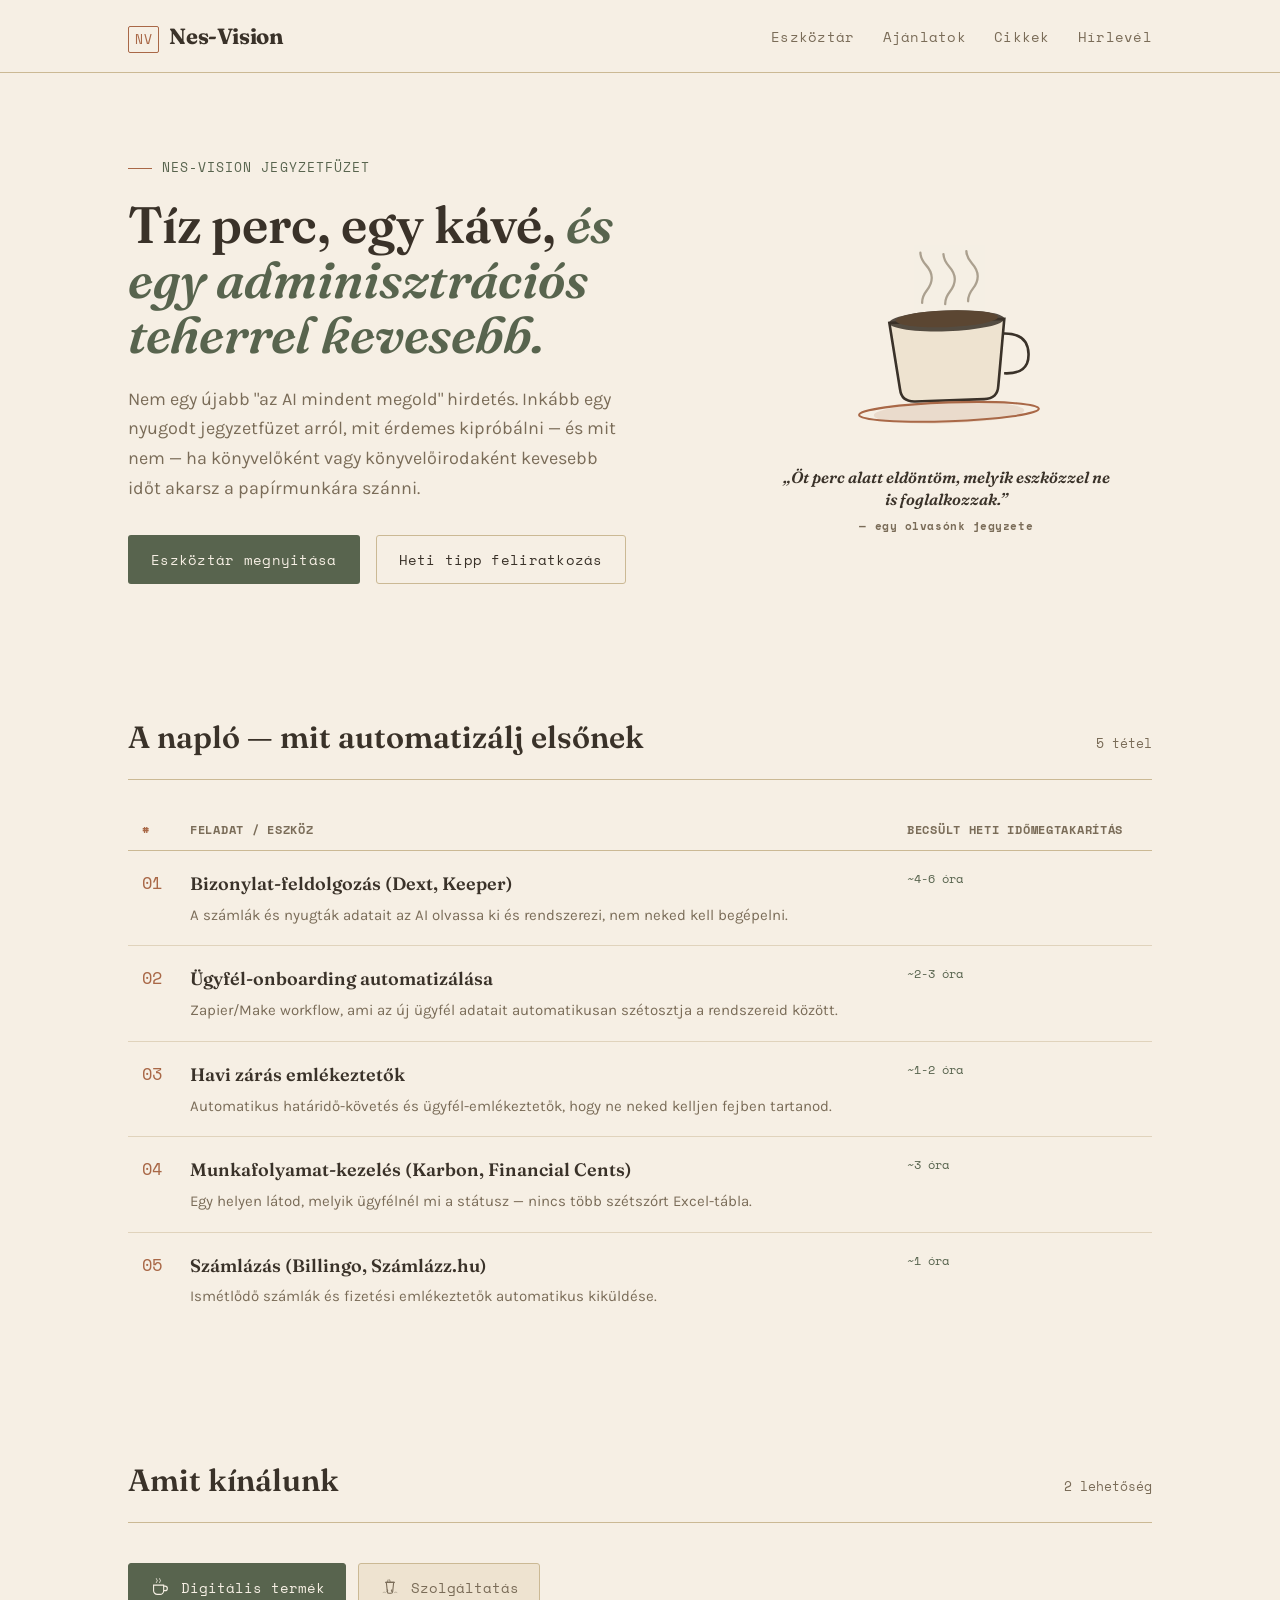
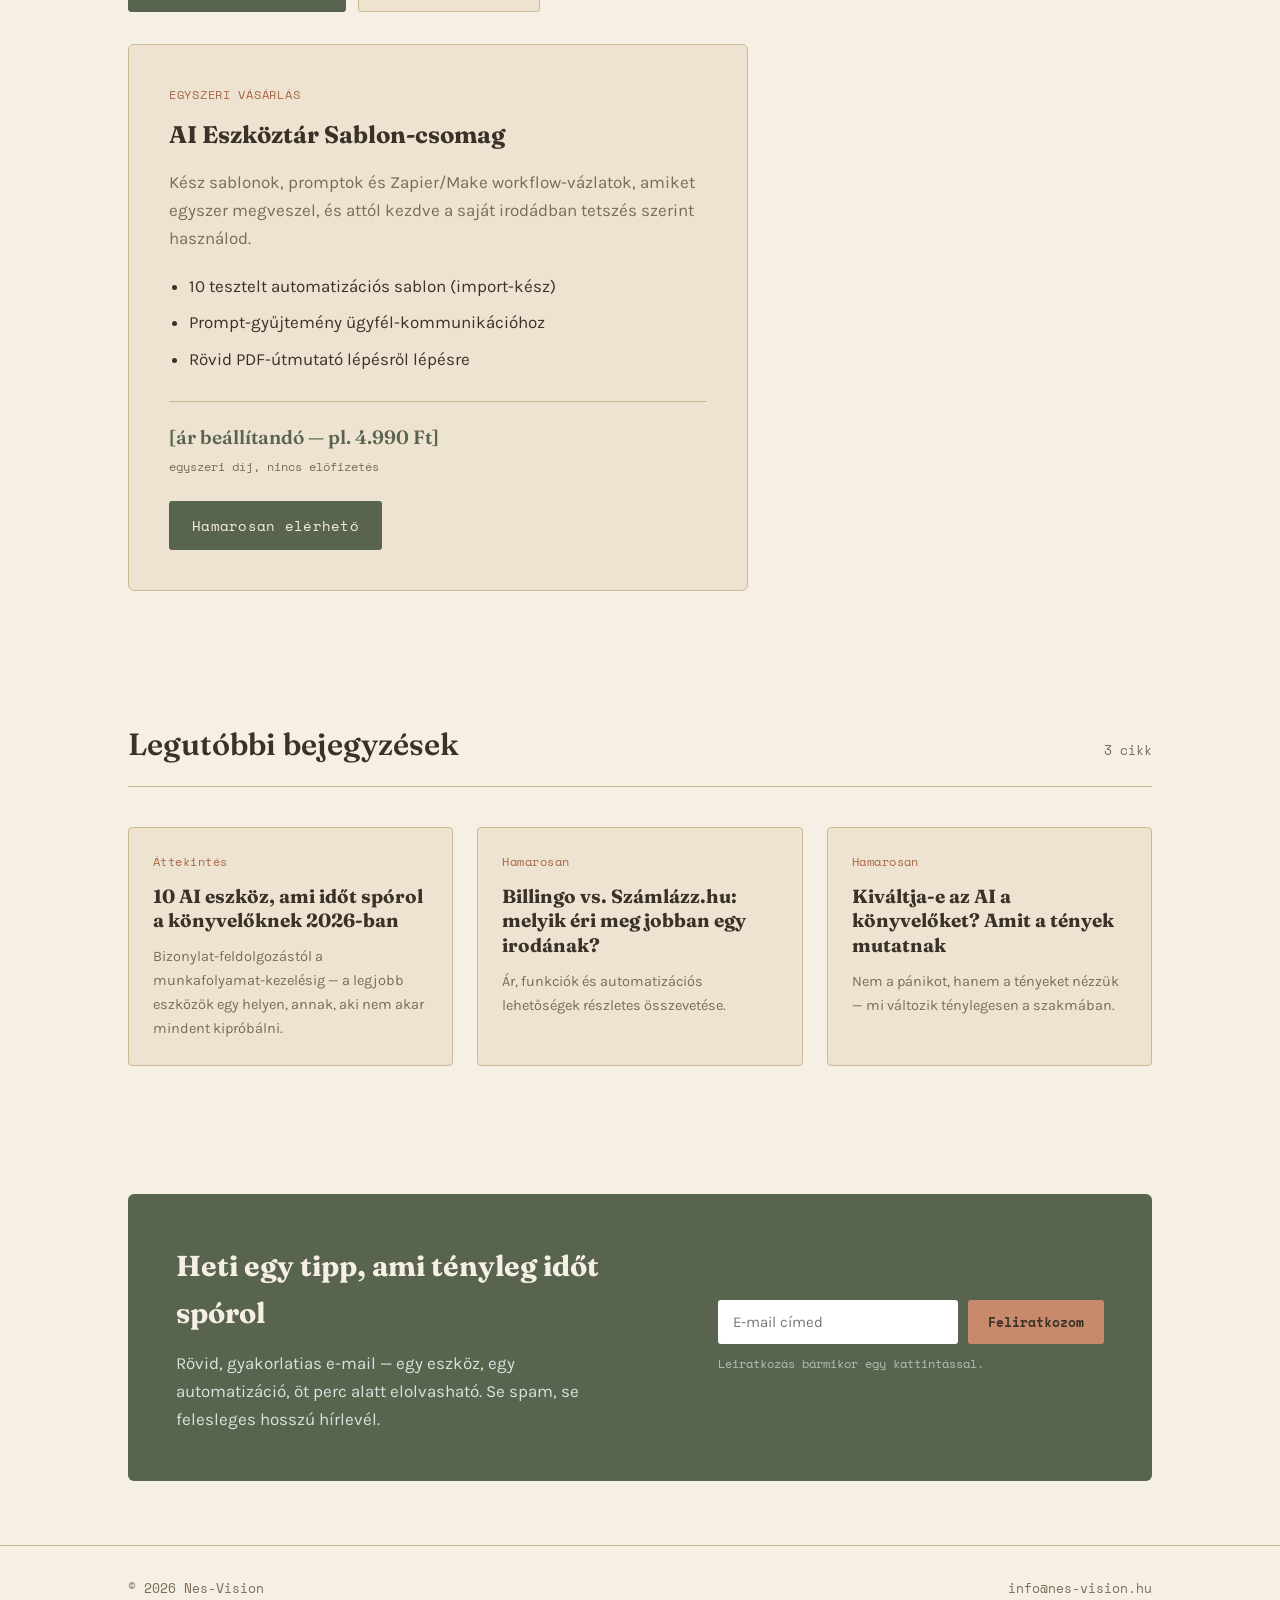
==== commit df7706a3: "Add files via upload" ====
--- a/index.html
+++ b/index.html
@@ -3,152 +3,244 @@
 <head>
 <meta charset="UTF-8">
 <meta name="viewport" content="width=device-width, initial-scale=1.0">
-<title>Admin — Nes-Vision</title>
-<meta name="robots" content="noindex, nofollow">
+<title>Nes-Vision — AI eszközök és automatizáció könyvelőknek</title>
+<meta name="description" content="Gyakorlatias útmutatók, eszköz-összehasonlítások és automatizációk könyvelőknek és könyvelőirodáknak, akik időt akarnak spórolni AI-jal — anélkül, hogy elveszítenék a szakmájukat.">
 <link rel="preconnect" href="https://fonts.googleapis.com">
 <link rel="preconnect" href="https://fonts.gstatic.com" crossorigin>
 <link href="https://fonts.googleapis.com/css2?family=Fraunces:ital,wght@0,600;0,700;1,600&family=Karla:wght@400;500;600&family=Space+Mono:wght@400;700&display=swap" rel="stylesheet">
-<link rel="stylesheet" href="../style.css">
-<link rel="stylesheet" href="admin.css">
+<link rel="stylesheet" href="style.css">
 </head>
-<body class="admin-body">
-
-<!-- LOGIN SCREEN -->
-<div class="login-shell" id="loginShell">
-  <div class="login-card">
-    <div class="mark-lg">NV</div>
-    <h1>Nes-Vision Admin</h1>
-    <p>Jelentkezz be, hogy bejegyzést írhass HTML-szerkesztés nélkül.</p>
-    <button class="login-btn" onclick="doLogin()">
-      <svg width="17" height="17" viewBox="0 0 16 16" fill="currentColor"><path d="M8 0C3.58 0 0 3.58 0 8a8 8 0 0 0 5.47 7.59c.4.07.55-.17.55-.38v-1.49c-2.22.48-2.69-1.07-2.69-1.07-.36-.92-.88-1.17-.88-1.17-.72-.49.05-.48.05-.48.8.06 1.22.82 1.22.82.71 1.22 1.87.87 2.33.66.07-.52.28-.87.5-1.07-1.78-.2-3.64-.89-3.64-3.95 0-.87.31-1.59.82-2.15-.08-.2-.36-1.02.08-2.12 0 0 .67-.21 2.2.82a7.6 7.6 0 0 1 4 0c1.53-1.03 2.2-.82 2.2-.82.44 1.1.16 1.92.08 2.12.51.56.82 1.28.82 2.15 0 3.07-1.87 3.75-3.65 3.95.29.25.54.73.54 1.48v2.2c0 .21.15.46.55.38A8 8 0 0 0 16 8c0-4.42-3.58-8-8-8Z"/></svg>
-      Bejelentkezés GitHub-bal
-    </button>
-    <div class="login-note">Mockup nézet — a valódi bejelentkezés a GitHub-összekötéskor kerül élesítésre.</div>
-  </div>
-</div>
-
-<!-- DASHBOARD -->
-<div class="admin-shell" id="adminShell">
-  <aside class="admin-sidebar">
-    <div class="brand">
-      <span style="font-family: var(--mono); font-size:13px; border:1px solid var(--clay-dark); color:var(--clay-dark); padding:2px 6px; border-radius:2px;">NV</span>
-      <span style="font-family: var(--display); font-weight:700; font-size:18px; margin-left:8px;">Admin</span>
-    </div>
-    <button class="new-post-btn" onclick="newPost()">+ Új bejegyzés</button>
-    <ul class="post-list" id="postList"></ul>
-    <div class="admin-user">
-      <span>szerkesztő</span>
-      <button onclick="logout()">Kilépés</button>
-    </div>
-  </aside>
-
-  <main class="admin-main">
-    <div class="editor-topbar">
-      <span class="tag" id="editorTag">Új bejegyzés · piszkozat</span>
-      <button class="mug-publish" onclick="publishPost()">
-        <svg viewBox="0 0 48 48" width="18" height="18" fill="none">
-          <path d="M10 20h22v12a8 8 0 0 1-8 8H18a8 8 0 0 1-8-8V20Z" stroke="currentColor" stroke-width="3"/>
-          <path d="M32 22h3a5 5 0 0 1 0 10h-3" stroke="currentColor" stroke-width="3"/>
+<body>
+
+<header class="site">
+  <div class="wrap">
+    <a href="index.html" class="brand">
+      <span class="mark">NV</span>
+      <span class="name">Nes-Vision</span>
+    </a>
+    <nav class="site-nav">
+      <a href="#eszkozok">Eszköztár</a>
+      <a href="#ajanlatok">Ajánlatok</a>
+      <a href="#cikkek">Cikkek</a>
+      <a href="#hirlevel">Hírlevél</a>
+    </nav>
+  </div>
+</header>
+
+<section class="hero">
+  <div class="wrap">
+    <div>
+      <div class="eyebrow">Nes-Vision jegyzetfüzet</div>
+      <h1 class="hero-title">Tíz perc, egy kávé, <em>és egy adminisztrációs teherrel kevesebb.</em></h1>
+      <p class="hero-sub">Nem egy újabb "az AI mindent megold" hirdetés. Inkább egy nyugodt jegyzetfüzet arról, mit érdemes kipróbálni — és mit nem — ha könyvelőként vagy könyvelőirodaként kevesebb időt akarsz a papírmunkára szánni.</p>
+      <div class="cta-row">
+        <a href="#eszkozok" class="btn btn-primary">Eszköztár megnyitása</a>
+        <a href="#hirlevel" class="btn btn-ghost">Heti tipp feliratkozás</a>
+      </div>
+    </div>
+    <div class="cup-col">
+      <div class="cup-wrap">
+        <svg class="steam-cup" viewBox="0 0 200 220" width="210" height="230">
+          <g class="steam-group" opacity="0.6">
+            <path class="steam s1" d="M78 90C78 78 88 78 88 66C88 54 78 54 78 42" stroke="var(--ink-soft)" stroke-width="2.2" stroke-linecap="round" fill="none"/>
+            <path class="steam s2" d="M100 92C100 80 110 80 110 68C110 56 100 56 100 44" stroke="var(--ink-soft)" stroke-width="2.2" stroke-linecap="round" fill="none"/>
+            <path class="steam s3" d="M122 90C122 78 132 78 132 66C132 54 122 54 122 42" stroke="var(--ink-soft)" stroke-width="2.2" stroke-linecap="round" fill="none"/>
+          </g>
+          <ellipse cx="100" cy="196" rx="72" ry="10" fill="var(--clay-dark)" opacity="0.15"/>
+          <path d="M46 108 L156 108 L148 172 Q147 184 134 184 L68 184 Q55 184 54 172 Z" fill="var(--paper-panel)" stroke="var(--ink)" stroke-width="2.5"/>
+          <ellipse cx="101" cy="108" rx="55" ry="10" fill="var(--ink)" opacity="0.85"/>
+          <ellipse cx="101" cy="106" rx="49" ry="8" fill="#5B4632"/>
+          <path d="M154 122 Q178 122 178 142 Q178 162 154 160" fill="none" stroke="var(--ink)" stroke-width="2.5"/>
+          <ellipse cx="100" cy="195" rx="86" ry="9" fill="none" stroke="var(--clay-dark)" stroke-width="2"/>
         </svg>
-        Jó gondolat — kitűzés
-      </button>
-    </div>
-
-    <label class="field-label">Cím</label>
-    <input class="title-input" id="postTitle" placeholder="A bejegyzés címe…">
-
-    <label class="field-label">Tartalom</label>
-    <textarea class="body-input" id="postBody" placeholder="Írd ide a bejegyzést… (Markdown is használható)"></textarea>
-
-    <div class="comments-preview">
-      <h4>Friss hozzászólások ehhez a bejegyzéshez</h4>
-      <div id="commentList">
-        <div class="comment-row">
-          <div class="comment-avatar">KB</div>
-          <div class="comment-body">
-            <div class="c-name">kis_bt_konyvelo</div>
-            <p class="c-text">Kipróbáltuk a Dext-et a tippetek alapján, tényleg gyorsabb lett a hónap zárása.</p>
+      </div>
+      <p class="cup-quote">„Öt perc alatt eldöntöm, melyik eszközzel ne is foglalkozzak.”<span>— egy olvasónk jegyzete</span></p>
+    </div>
+  </div>
+</section>
+
+<section id="eszkozok">
+  <div class="wrap">
+    <div class="section-head">
+      <h2>A napló — mit automatizálj elsőnek</h2>
+      <span class="tally">5 tétel</span>
+    </div>
+    <table class="ledger">
+      <thead>
+        <tr>
+          <th class="num">#</th>
+          <th>Feladat / eszköz</th>
+          <th>Becsült heti időmegtakarítás</th>
+        </tr>
+      </thead>
+      <tbody>
+        <tr>
+          <td class="num">01</td>
+          <td>
+            <div class="item-title">Bizonylat-feldolgozás (Dext, Keeper)</div>
+            <div class="item-desc">A számlák és nyugták adatait az AI olvassa ki és rendszerezi, nem neked kell begépelni.</div>
+          </td>
+          <td class="tag">~4-6 óra</td>
+        </tr>
+        <tr>
+          <td class="num">02</td>
+          <td>
+            <div class="item-title">Ügyfél-onboarding automatizálása</div>
+            <div class="item-desc">Zapier/Make workflow, ami az új ügyfél adatait automatikusan szétosztja a rendszereid között.</div>
+          </td>
+          <td class="tag">~2-3 óra</td>
+        </tr>
+        <tr>
+          <td class="num">03</td>
+          <td>
+            <div class="item-title">Havi zárás emlékeztetők</div>
+            <div class="item-desc">Automatikus határidő-követés és ügyfél-emlékeztetők, hogy ne neked kelljen fejben tartanod.</div>
+          </td>
+          <td class="tag">~1-2 óra</td>
+        </tr>
+        <tr>
+          <td class="num">04</td>
+          <td>
+            <div class="item-title">Munkafolyamat-kezelés (Karbon, Financial Cents)</div>
+            <div class="item-desc">Egy helyen látod, melyik ügyfélnél mi a státusz — nincs több szétszórt Excel-tábla.</div>
+          </td>
+          <td class="tag">~3 óra</td>
+        </tr>
+        <tr>
+          <td class="num">05</td>
+          <td>
+            <div class="item-title">Számlázás (Billingo, Számlázz.hu)</div>
+            <div class="item-desc">Ismétlődő számlák és fizetési emlékeztetők automatikus kiküldése.</div>
+          </td>
+          <td class="tag">~1 óra</td>
+        </tr>
+      </tbody>
+    </table>
+  </div>
+</section>
+
+<section id="ajanlatok">
+  <div class="wrap">
+    <div class="section-head">
+      <h2>Amit kínálunk</h2>
+      <span class="tally">2 lehetőség</span>
+    </div>
+
+    <div class="offer-tabs">
+      <input type="radio" name="offer" id="tab-product" checked>
+      <input type="radio" name="offer" id="tab-service">
+
+      <div class="offer-tab-buttons">
+        <label for="tab-product" class="offer-btn">
+          <svg viewBox="0 0 48 48" width="22" height="22" fill="none">
+            <path d="M10 20h22v12a8 8 0 0 1-8 8H18a8 8 0 0 1-8-8V20Z" stroke="currentColor" stroke-width="2.4"/>
+            <path d="M32 22h3a5 5 0 0 1 0 10h-3" stroke="currentColor" stroke-width="2.4"/>
+            <path d="M16 14c0-2 2-2 2-4s-2-2-2-4M23 14c0-2 2-2 2-4s-2-2-2-4" stroke="currentColor" stroke-width="2" stroke-linecap="round"/>
+          </svg>
+          Digitális termék
+        </label>
+        <label for="tab-service" class="offer-btn">
+          <svg viewBox="0 0 48 48" width="22" height="22" fill="none">
+            <path d="M16 14h16l-2.2 20.5a3.5 3.5 0 0 1-3.5 3.1h-4.6a3.5 3.5 0 0 1-3.5-3.1L16 14Z" stroke="currentColor" stroke-width="2.4"/>
+            <path d="M14.5 14h19" stroke="currentColor" stroke-width="2.4" stroke-linecap="round"/>
+            <path d="M18 14c0-2.5 2-3 2-5.5" stroke="currentColor" stroke-width="1.8" stroke-linecap="round"/>
+            <path d="M23 8.5c0 2.5 2 3 2 5.5" stroke="currentColor" stroke-width="1.8" stroke-linecap="round"/>
+            <path d="M18 30c1.5 1.5 1.5 3-.5 4M28 30c-1.5 1.5-1.5 3 .5 4" stroke="currentColor" stroke-width="2.2" stroke-linecap="round"/>
+            <path d="M9 36c2-1 3-1 5 0M34 36c2-1 3-1 5 0" stroke="currentColor" stroke-width="1.6" stroke-linecap="round" opacity="0.6"/>
+          </svg>
+          Szolgáltatás
+        </label>
+      </div>
+
+      <div class="offer-panel panel-product">
+        <div class="offer-card">
+          <div class="offer-eyebrow">Egyszeri vásárlás</div>
+          <h3>AI Eszköztár Sablon-csomag</h3>
+          <p class="offer-desc">Kész sablonok, promptok és Zapier/Make workflow-vázlatok, amiket egyszer megveszel, és attól kezdve a saját irodádban tetszés szerint használod.</p>
+          <ul class="offer-list">
+            <li>10 tesztelt automatizációs sablon (import-kész)</li>
+            <li>Prompt-gyűjtemény ügyfél-kommunikációhoz</li>
+            <li>Rövid PDF-útmutató lépésről lépésre</li>
+          </ul>
+          <div class="offer-price">
+            <span class="price-num">[ár beállítandó — pl. 4.990 Ft]</span>
+            <span class="price-note">egyszeri díj, nincs előfizetés</span>
           </div>
+          <a href="#" class="btn btn-primary">Hamarosan elérhető</a>
         </div>
-        <div class="comment-row">
-          <div class="comment-avatar">M</div>
-          <div class="comment-body">
-            <div class="c-name">marta_konyveles</div>
-            <p class="c-text">Van tapasztalatotok a Financial Cents magyar ügyfelekkel?</p>
+      </div>
+
+      <div class="offer-panel panel-service">
+        <div class="offer-card">
+          <div class="offer-eyebrow">Testreszabott munka</div>
+          <h3>AI Automatizáció Beállítás</h3>
+          <p class="offer-desc">Nem sablon, hanem a te irodádra szabott beállítás — végigmegyünk azon, mit érdemes automatizálni nálatok, és be is állítjuk.</p>
+          <ul class="offer-list">
+            <li>Egyeztetés a jelenlegi folyamatokról</li>
+            <li>2-3 automatizáció bevezetése (pl. bizonylat-feldolgozás, emlékeztetők)</li>
+            <li>2 hét utókövetés, finomhangolás</li>
+          </ul>
+          <div class="offer-price">
+            <span class="price-num">[ár beállítandó — pl. óradíj vagy csomagár]</span>
+            <span class="price-note">egyeztetés alapján</span>
           </div>
+          <a href="#" class="btn btn-primary">Kapcsolatfelvétel</a>
         </div>
       </div>
     </div>
-  </main>
-</div>
-
-<div class="toast" id="toast">☕ Bejegyzés kitűzve</div>
-
-<script>
-  var posts = [
-    { title: "10 AI eszköz, ami időt spórol a könyvelőknek 2026-ban", status: "published" },
-    { title: "Billingo vs. Számlázz.hu: melyik éri meg jobban?", status: "draft" },
-    { title: "Kiváltja-e az AI a könyvelőket?", status: "draft" }
-  ];
-  var activeIndex = null;
-
-  function renderList() {
-    var list = document.getElementById('postList');
-    list.innerHTML = '';
-    posts.forEach(function(p, i) {
-      var li = document.createElement('li');
-      li.className = 'post-item' + (i === activeIndex ? ' active' : '');
-      li.onclick = function() { openPost(i); };
-      li.innerHTML = '<div class="p-title">' + p.title + '</div>' +
-        '<div class="p-meta"><span class="status-dot ' + p.status + '"></span>' +
-        (p.status === 'published' ? 'kitűzve' : 'piszkozat') + '</div>';
-      list.appendChild(li);
-    });
-  }
-
-  function openPost(i) {
-    activeIndex = i;
-    document.getElementById('postTitle').value = posts[i].title;
-    document.getElementById('postBody').value = '';
-    document.getElementById('editorTag').textContent = posts[i].status === 'published' ? 'Kitűzött bejegyzés' : 'Piszkozat szerkesztése';
-    renderList();
-  }
-
-  function newPost() {
-    activeIndex = null;
-    document.getElementById('postTitle').value = '';
-    document.getElementById('postBody').value = '';
-    document.getElementById('editorTag').textContent = 'Új bejegyzés · piszkozat';
-    renderList();
-  }
-
-  function publishPost() {
-    var title = document.getElementById('postTitle').value.trim() || 'Cím nélküli bejegyzés';
-    if (activeIndex === null) {
-      posts.unshift({ title: title, status: 'published' });
-      activeIndex = 0;
-    } else {
-      posts[activeIndex].title = title;
-      posts[activeIndex].status = 'published';
-    }
-    renderList();
-    document.getElementById('editorTag').textContent = 'Kitűzött bejegyzés';
-    var toast = document.getElementById('toast');
-    toast.classList.add('show');
-    setTimeout(function() { toast.classList.remove('show'); }, 2200);
-  }
-
-  function doLogin() {
-    document.getElementById('loginShell').style.display = 'none';
-    document.getElementById('adminShell').classList.add('active');
-    renderList();
-  }
-
-  function logout() {
-    document.getElementById('adminShell').classList.remove('active');
-    document.getElementById('loginShell').style.display = 'flex';
-  }
-</script>
+  </div>
+</section>
+
+<section id="cikkek">
+  <div class="wrap">
+    <div class="section-head">
+      <h2>Legutóbbi bejegyzések</h2>
+      <span class="tally">3 cikk</span>
+    </div>
+    <div class="card-grid">
+      <a href="cikkek/10-ai-eszkoz-konyveloknek.html" class="card">
+        <span class="card-eyebrow">Áttekintés</span>
+        <h3>10 AI eszköz, ami időt spórol a könyvelőknek 2026-ban</h3>
+        <p>Bizonylat-feldolgozástól a munkafolyamat-kezelésig — a legjobb eszközök egy helyen, annak, aki nem akar mindent kipróbálni.</p>
+      </a>
+      <a href="#" class="card">
+        <span class="card-eyebrow">Hamarosan</span>
+        <h3>Billingo vs. Számlázz.hu: melyik éri meg jobban egy irodának?</h3>
+        <p>Ár, funkciók és automatizációs lehetőségek részletes összevetése.</p>
+      </a>
+      <a href="#" class="card">
+        <span class="card-eyebrow">Hamarosan</span>
+        <h3>Kiváltja-e az AI a könyvelőket? Amit a tények mutatnak</h3>
+        <p>Nem a pánikot, hanem a tényeket nézzük — mi változik ténylegesen a szakmában.</p>
+      </a>
+    </div>
+  </div>
+</section>
+
+<section id="hirlevel">
+  <div class="wrap">
+    <div class="newsletter">
+      <div>
+        <h2>Heti egy tipp, ami tényleg időt spórol</h2>
+        <p>Rövid, gyakorlatias e-mail — egy eszköz, egy automatizáció, öt perc alatt elolvasható. Se spam, se felesleges hosszú hírlevél.</p>
+      </div>
+      <div>
+        <form class="nl-form" action="#" method="post">
+          <input type="email" placeholder="E-mail címed" required aria-label="E-mail cím">
+          <button type="submit">Feliratkozom</button>
+        </form>
+        <div class="nl-note">Leiratkozás bármikor egy kattintással.</div>
+      </div>
+    </div>
+  </div>
+</section>
+
+<footer class="site">
+  <div class="wrap">
+    <span>© 2026 Nes-Vision</span>
+    <span>info@nes-vision.hu</span>
+  </div>
+</footer>
 
 </body>
 </html>
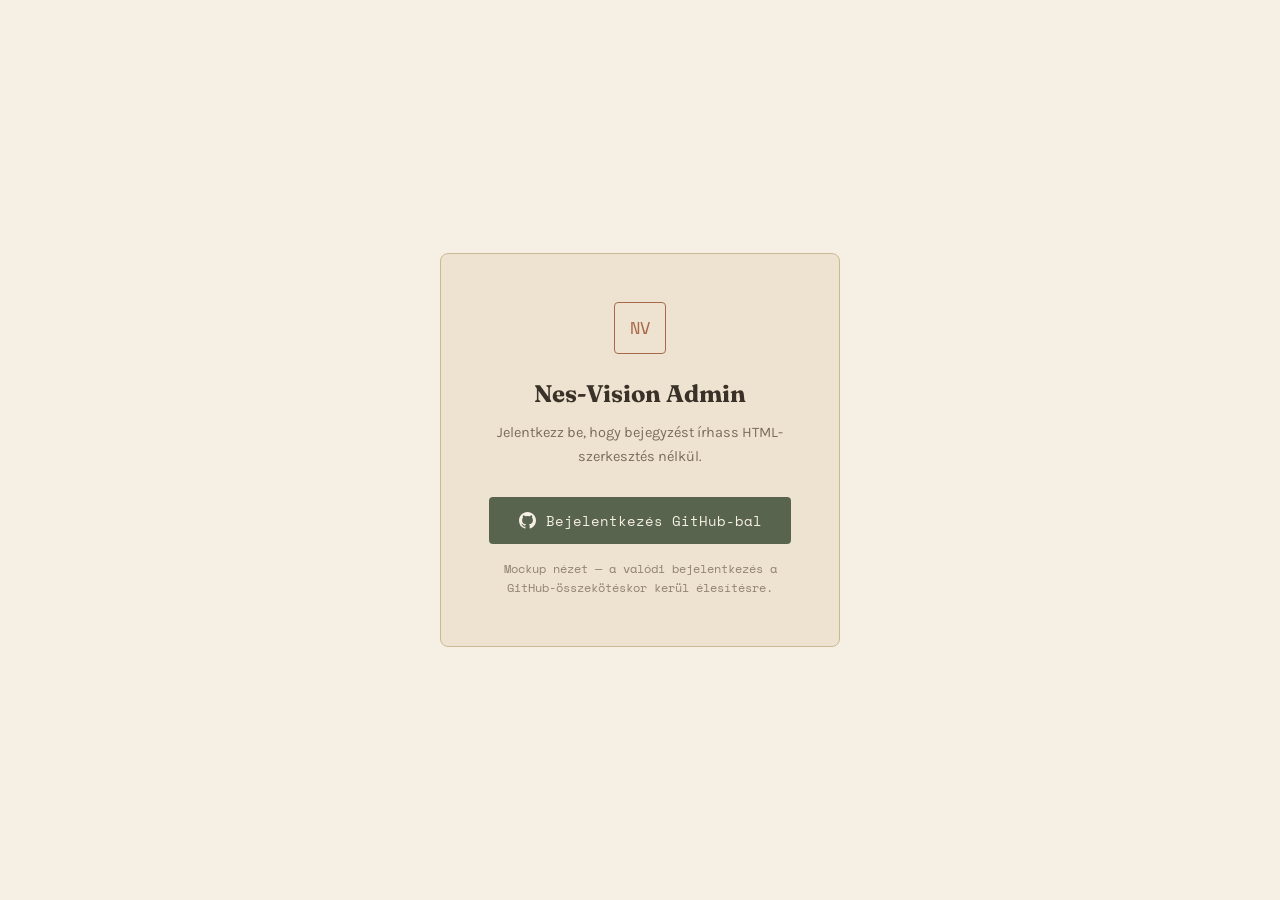
==== commit 3eb9ce0d: "Admin" ====
--- a/index.html
+++ b/index.html
@@ -3,244 +3,152 @@
 <head>
 <meta charset="UTF-8">
 <meta name="viewport" content="width=device-width, initial-scale=1.0">
-<title>Nes-Vision — AI eszközök és automatizáció könyvelőknek</title>
-<meta name="description" content="Gyakorlatias útmutatók, eszköz-összehasonlítások és automatizációk könyvelőknek és könyvelőirodáknak, akik időt akarnak spórolni AI-jal — anélkül, hogy elveszítenék a szakmájukat.">
+<title>Admin — Nes-Vision</title>
+<meta name="robots" content="noindex, nofollow">
 <link rel="preconnect" href="https://fonts.googleapis.com">
 <link rel="preconnect" href="https://fonts.gstatic.com" crossorigin>
 <link href="https://fonts.googleapis.com/css2?family=Fraunces:ital,wght@0,600;0,700;1,600&family=Karla:wght@400;500;600&family=Space+Mono:wght@400;700&display=swap" rel="stylesheet">
-<link rel="stylesheet" href="style.css">
+<link rel="stylesheet" href="../style.css">
+<link rel="stylesheet" href="admin.css">
 </head>
-<body>
+<body class="admin-body">
 
-<header class="site">
-  <div class="wrap">
-    <a href="index.html" class="brand">
-      <span class="mark">NV</span>
-      <span class="name">Nes-Vision</span>
-    </a>
-    <nav class="site-nav">
-      <a href="#eszkozok">Eszköztár</a>
-      <a href="#ajanlatok">Ajánlatok</a>
-      <a href="#cikkek">Cikkek</a>
-      <a href="#hirlevel">Hírlevél</a>
-    </nav>
+<!-- LOGIN SCREEN -->
+<div class="login-shell" id="loginShell">
+  <div class="login-card">
+    <div class="mark-lg">NV</div>
+    <h1>Nes-Vision Admin</h1>
+    <p>Jelentkezz be, hogy bejegyzést írhass HTML-szerkesztés nélkül.</p>
+    <button class="login-btn" onclick="doLogin()">
+      <svg width="17" height="17" viewBox="0 0 16 16" fill="currentColor"><path d="M8 0C3.58 0 0 3.58 0 8a8 8 0 0 0 5.47 7.59c.4.07.55-.17.55-.38v-1.49c-2.22.48-2.69-1.07-2.69-1.07-.36-.92-.88-1.17-.88-1.17-.72-.49.05-.48.05-.48.8.06 1.22.82 1.22.82.71 1.22 1.87.87 2.33.66.07-.52.28-.87.5-1.07-1.78-.2-3.64-.89-3.64-3.95 0-.87.31-1.59.82-2.15-.08-.2-.36-1.02.08-2.12 0 0 .67-.21 2.2.82a7.6 7.6 0 0 1 4 0c1.53-1.03 2.2-.82 2.2-.82.44 1.1.16 1.92.08 2.12.51.56.82 1.28.82 2.15 0 3.07-1.87 3.75-3.65 3.95.29.25.54.73.54 1.48v2.2c0 .21.15.46.55.38A8 8 0 0 0 16 8c0-4.42-3.58-8-8-8Z"/></svg>
+      Bejelentkezés GitHub-bal
+    </button>
+    <div class="login-note">Mockup nézet — a valódi bejelentkezés a GitHub-összekötéskor kerül élesítésre.</div>
   </div>
-</header>
+</div>
 
-<section class="hero">
-  <div class="wrap">
-    <div>
-      <div class="eyebrow">Nes-Vision jegyzetfüzet</div>
-      <h1 class="hero-title">Tíz perc, egy kávé, <em>és egy adminisztrációs teherrel kevesebb.</em></h1>
-      <p class="hero-sub">Nem egy újabb "az AI mindent megold" hirdetés. Inkább egy nyugodt jegyzetfüzet arról, mit érdemes kipróbálni — és mit nem — ha könyvelőként vagy könyvelőirodaként kevesebb időt akarsz a papírmunkára szánni.</p>
-      <div class="cta-row">
-        <a href="#eszkozok" class="btn btn-primary">Eszköztár megnyitása</a>
-        <a href="#hirlevel" class="btn btn-ghost">Heti tipp feliratkozás</a>
-      </div>
+<!-- DASHBOARD -->
+<div class="admin-shell" id="adminShell">
+  <aside class="admin-sidebar">
+    <div class="brand">
+      <span style="font-family: var(--mono); font-size:13px; border:1px solid var(--clay-dark); color:var(--clay-dark); padding:2px 6px; border-radius:2px;">NV</span>
+      <span style="font-family: var(--display); font-weight:700; font-size:18px; margin-left:8px;">Admin</span>
     </div>
-    <div class="cup-col">
-      <div class="cup-wrap">
-        <svg class="steam-cup" viewBox="0 0 200 220" width="210" height="230">
-          <g class="steam-group" opacity="0.6">
-            <path class="steam s1" d="M78 90C78 78 88 78 88 66C88 54 78 54 78 42" stroke="var(--ink-soft)" stroke-width="2.2" stroke-linecap="round" fill="none"/>
-            <path class="steam s2" d="M100 92C100 80 110 80 110 68C110 56 100 56 100 44" stroke="var(--ink-soft)" stroke-width="2.2" stroke-linecap="round" fill="none"/>
-            <path class="steam s3" d="M122 90C122 78 132 78 132 66C132 54 122 54 122 42" stroke="var(--ink-soft)" stroke-width="2.2" stroke-linecap="round" fill="none"/>
-          </g>
-          <ellipse cx="100" cy="196" rx="72" ry="10" fill="var(--clay-dark)" opacity="0.15"/>
-          <path d="M46 108 L156 108 L148 172 Q147 184 134 184 L68 184 Q55 184 54 172 Z" fill="var(--paper-panel)" stroke="var(--ink)" stroke-width="2.5"/>
-          <ellipse cx="101" cy="108" rx="55" ry="10" fill="var(--ink)" opacity="0.85"/>
-          <ellipse cx="101" cy="106" rx="49" ry="8" fill="#5B4632"/>
-          <path d="M154 122 Q178 122 178 142 Q178 162 154 160" fill="none" stroke="var(--ink)" stroke-width="2.5"/>
-          <ellipse cx="100" cy="195" rx="86" ry="9" fill="none" stroke="var(--clay-dark)" stroke-width="2"/>
+    <button class="new-post-btn" onclick="newPost()">+ Új bejegyzés</button>
+    <ul class="post-list" id="postList"></ul>
+    <div class="admin-user">
+      <span>szerkesztő</span>
+      <button onclick="logout()">Kilépés</button>
+    </div>
+  </aside>
+
+  <main class="admin-main">
+    <div class="editor-topbar">
+      <span class="tag" id="editorTag">Új bejegyzés · piszkozat</span>
+      <button class="mug-publish" onclick="publishPost()">
+        <svg viewBox="0 0 48 48" width="18" height="18" fill="none">
+          <path d="M10 20h22v12a8 8 0 0 1-8 8H18a8 8 0 0 1-8-8V20Z" stroke="currentColor" stroke-width="3"/>
+          <path d="M32 22h3a5 5 0 0 1 0 10h-3" stroke="currentColor" stroke-width="3"/>
         </svg>
-      </div>
-      <p class="cup-quote">„Öt perc alatt eldöntöm, melyik eszközzel ne is foglalkozzak.”<span>— egy olvasónk jegyzete</span></p>
-    </div>
-  </div>
-</section>
-
-<section id="eszkozok">
-  <div class="wrap">
-    <div class="section-head">
-      <h2>A napló — mit automatizálj elsőnek</h2>
-      <span class="tally">5 tétel</span>
-    </div>
-    <table class="ledger">
-      <thead>
-        <tr>
-          <th class="num">#</th>
-          <th>Feladat / eszköz</th>
-          <th>Becsült heti időmegtakarítás</th>
-        </tr>
-      </thead>
-      <tbody>
-        <tr>
-          <td class="num">01</td>
-          <td>
-            <div class="item-title">Bizonylat-feldolgozás (Dext, Keeper)</div>
-            <div class="item-desc">A számlák és nyugták adatait az AI olvassa ki és rendszerezi, nem neked kell begépelni.</div>
-          </td>
-          <td class="tag">~4-6 óra</td>
-        </tr>
-        <tr>
-          <td class="num">02</td>
-          <td>
-            <div class="item-title">Ügyfél-onboarding automatizálása</div>
-            <div class="item-desc">Zapier/Make workflow, ami az új ügyfél adatait automatikusan szétosztja a rendszereid között.</div>
-          </td>
-          <td class="tag">~2-3 óra</td>
-        </tr>
-        <tr>
-          <td class="num">03</td>
-          <td>
-            <div class="item-title">Havi zárás emlékeztetők</div>
-            <div class="item-desc">Automatikus határidő-követés és ügyfél-emlékeztetők, hogy ne neked kelljen fejben tartanod.</div>
-          </td>
-          <td class="tag">~1-2 óra</td>
-        </tr>
-        <tr>
-          <td class="num">04</td>
-          <td>
-            <div class="item-title">Munkafolyamat-kezelés (Karbon, Financial Cents)</div>
-            <div class="item-desc">Egy helyen látod, melyik ügyfélnél mi a státusz — nincs több szétszórt Excel-tábla.</div>
-          </td>
-          <td class="tag">~3 óra</td>
-        </tr>
-        <tr>
-          <td class="num">05</td>
-          <td>
-            <div class="item-title">Számlázás (Billingo, Számlázz.hu)</div>
-            <div class="item-desc">Ismétlődő számlák és fizetési emlékeztetők automatikus kiküldése.</div>
-          </td>
-          <td class="tag">~1 óra</td>
-        </tr>
-      </tbody>
-    </table>
-  </div>
-</section>
-
-<section id="ajanlatok">
-  <div class="wrap">
-    <div class="section-head">
-      <h2>Amit kínálunk</h2>
-      <span class="tally">2 lehetőség</span>
+        Jó gondolat — kitűzés
+      </button>
     </div>
 
-    <div class="offer-tabs">
-      <input type="radio" name="offer" id="tab-product" checked>
-      <input type="radio" name="offer" id="tab-service">
+    <label class="field-label">Cím</label>
+    <input class="title-input" id="postTitle" placeholder="A bejegyzés címe…">
 
-      <div class="offer-tab-buttons">
-        <label for="tab-product" class="offer-btn">
-          <svg viewBox="0 0 48 48" width="22" height="22" fill="none">
-            <path d="M10 20h22v12a8 8 0 0 1-8 8H18a8 8 0 0 1-8-8V20Z" stroke="currentColor" stroke-width="2.4"/>
-            <path d="M32 22h3a5 5 0 0 1 0 10h-3" stroke="currentColor" stroke-width="2.4"/>
-            <path d="M16 14c0-2 2-2 2-4s-2-2-2-4M23 14c0-2 2-2 2-4s-2-2-2-4" stroke="currentColor" stroke-width="2" stroke-linecap="round"/>
-          </svg>
-          Digitális termék
-        </label>
-        <label for="tab-service" class="offer-btn">
-          <svg viewBox="0 0 48 48" width="22" height="22" fill="none">
-            <path d="M16 14h16l-2.2 20.5a3.5 3.5 0 0 1-3.5 3.1h-4.6a3.5 3.5 0 0 1-3.5-3.1L16 14Z" stroke="currentColor" stroke-width="2.4"/>
-            <path d="M14.5 14h19" stroke="currentColor" stroke-width="2.4" stroke-linecap="round"/>
-            <path d="M18 14c0-2.5 2-3 2-5.5" stroke="currentColor" stroke-width="1.8" stroke-linecap="round"/>
-            <path d="M23 8.5c0 2.5 2 3 2 5.5" stroke="currentColor" stroke-width="1.8" stroke-linecap="round"/>
-            <path d="M18 30c1.5 1.5 1.5 3-.5 4M28 30c-1.5 1.5-1.5 3 .5 4" stroke="currentColor" stroke-width="2.2" stroke-linecap="round"/>
-            <path d="M9 36c2-1 3-1 5 0M34 36c2-1 3-1 5 0" stroke="currentColor" stroke-width="1.6" stroke-linecap="round" opacity="0.6"/>
-          </svg>
-          Szolgáltatás
-        </label>
-      </div>
+    <label class="field-label">Tartalom</label>
+    <textarea class="body-input" id="postBody" placeholder="Írd ide a bejegyzést… (Markdown is használható)"></textarea>
 
-      <div class="offer-panel panel-product">
-        <div class="offer-card">
-          <div class="offer-eyebrow">Egyszeri vásárlás</div>
-          <h3>AI Eszköztár Sablon-csomag</h3>
-          <p class="offer-desc">Kész sablonok, promptok és Zapier/Make workflow-vázlatok, amiket egyszer megveszel, és attól kezdve a saját irodádban tetszés szerint használod.</p>
-          <ul class="offer-list">
-            <li>10 tesztelt automatizációs sablon (import-kész)</li>
-            <li>Prompt-gyűjtemény ügyfél-kommunikációhoz</li>
-            <li>Rövid PDF-útmutató lépésről lépésre</li>
-          </ul>
-          <div class="offer-price">
-            <span class="price-num">[ár beállítandó — pl. 4.990 Ft]</span>
-            <span class="price-note">egyszeri díj, nincs előfizetés</span>
+    <div class="comments-preview">
+      <h4>Friss hozzászólások ehhez a bejegyzéshez</h4>
+      <div id="commentList">
+        <div class="comment-row">
+          <div class="comment-avatar">KB</div>
+          <div class="comment-body">
+            <div class="c-name">kis_bt_konyvelo</div>
+            <p class="c-text">Kipróbáltuk a Dext-et a tippetek alapján, tényleg gyorsabb lett a hónap zárása.</p>
           </div>
-          <a href="#" class="btn btn-primary">Hamarosan elérhető</a>
         </div>
-      </div>
-
-      <div class="offer-panel panel-service">
-        <div class="offer-card">
-          <div class="offer-eyebrow">Testreszabott munka</div>
-          <h3>AI Automatizáció Beállítás</h3>
-          <p class="offer-desc">Nem sablon, hanem a te irodádra szabott beállítás — végigmegyünk azon, mit érdemes automatizálni nálatok, és be is állítjuk.</p>
-          <ul class="offer-list">
-            <li>Egyeztetés a jelenlegi folyamatokról</li>
-            <li>2-3 automatizáció bevezetése (pl. bizonylat-feldolgozás, emlékeztetők)</li>
-            <li>2 hét utókövetés, finomhangolás</li>
-          </ul>
-          <div class="offer-price">
-            <span class="price-num">[ár beállítandó — pl. óradíj vagy csomagár]</span>
-            <span class="price-note">egyeztetés alapján</span>
+        <div class="comment-row">
+          <div class="comment-avatar">M</div>
+          <div class="comment-body">
+            <div class="c-name">marta_konyveles</div>
+            <p class="c-text">Van tapasztalatotok a Financial Cents magyar ügyfelekkel?</p>
           </div>
-          <a href="#" class="btn btn-primary">Kapcsolatfelvétel</a>
         </div>
       </div>
     </div>
-  </div>
-</section>
+  </main>
+</div>
 
-<section id="cikkek">
-  <div class="wrap">
-    <div class="section-head">
-      <h2>Legutóbbi bejegyzések</h2>
-      <span class="tally">3 cikk</span>
-    </div>
-    <div class="card-grid">
-      <a href="cikkek/10-ai-eszkoz-konyveloknek.html" class="card">
-        <span class="card-eyebrow">Áttekintés</span>
-        <h3>10 AI eszköz, ami időt spórol a könyvelőknek 2026-ban</h3>
-        <p>Bizonylat-feldolgozástól a munkafolyamat-kezelésig — a legjobb eszközök egy helyen, annak, aki nem akar mindent kipróbálni.</p>
-      </a>
-      <a href="#" class="card">
-        <span class="card-eyebrow">Hamarosan</span>
-        <h3>Billingo vs. Számlázz.hu: melyik éri meg jobban egy irodának?</h3>
-        <p>Ár, funkciók és automatizációs lehetőségek részletes összevetése.</p>
-      </a>
-      <a href="#" class="card">
-        <span class="card-eyebrow">Hamarosan</span>
-        <h3>Kiváltja-e az AI a könyvelőket? Amit a tények mutatnak</h3>
-        <p>Nem a pánikot, hanem a tényeket nézzük — mi változik ténylegesen a szakmában.</p>
-      </a>
-    </div>
-  </div>
-</section>
+<div class="toast" id="toast">☕ Bejegyzés kitűzve</div>
 
-<section id="hirlevel">
-  <div class="wrap">
-    <div class="newsletter">
-      <div>
-        <h2>Heti egy tipp, ami tényleg időt spórol</h2>
-        <p>Rövid, gyakorlatias e-mail — egy eszköz, egy automatizáció, öt perc alatt elolvasható. Se spam, se felesleges hosszú hírlevél.</p>
-      </div>
-      <div>
-        <form class="nl-form" action="#" method="post">
-          <input type="email" placeholder="E-mail címed" required aria-label="E-mail cím">
-          <button type="submit">Feliratkozom</button>
-        </form>
-        <div class="nl-note">Leiratkozás bármikor egy kattintással.</div>
-      </div>
-    </div>
-  </div>
-</section>
+<script>
+  var posts = [
+    { title: "10 AI eszköz, ami időt spórol a könyvelőknek 2026-ban", status: "published" },
+    { title: "Billingo vs. Számlázz.hu: melyik éri meg jobban?", status: "draft" },
+    { title: "Kiváltja-e az AI a könyvelőket?", status: "draft" }
+  ];
+  var activeIndex = null;
 
-<footer class="site">
-  <div class="wrap">
-    <span>© 2026 Nes-Vision</span>
-    <span>info@nes-vision.hu</span>
-  </div>
-</footer>
+  function renderList() {
+    var list = document.getElementById('postList');
+    list.innerHTML = '';
+    posts.forEach(function(p, i) {
+      var li = document.createElement('li');
+      li.className = 'post-item' + (i === activeIndex ? ' active' : '');
+      li.onclick = function() { openPost(i); };
+      li.innerHTML = '<div class="p-title">' + p.title + '</div>' +
+        '<div class="p-meta"><span class="status-dot ' + p.status + '"></span>' +
+        (p.status === 'published' ? 'kitűzve' : 'piszkozat') + '</div>';
+      list.appendChild(li);
+    });
+  }
+
+  function openPost(i) {
+    activeIndex = i;
+    document.getElementById('postTitle').value = posts[i].title;
+    document.getElementById('postBody').value = '';
+    document.getElementById('editorTag').textContent = posts[i].status === 'published' ? 'Kitűzött bejegyzés' : 'Piszkozat szerkesztése';
+    renderList();
+  }
+
+  function newPost() {
+    activeIndex = null;
+    document.getElementById('postTitle').value = '';
+    document.getElementById('postBody').value = '';
+    document.getElementById('editorTag').textContent = 'Új bejegyzés · piszkozat';
+    renderList();
+  }
+
+  function publishPost() {
+    var title = document.getElementById('postTitle').value.trim() || 'Cím nélküli bejegyzés';
+    if (activeIndex === null) {
+      posts.unshift({ title: title, status: 'published' });
+      activeIndex = 0;
+    } else {
+      posts[activeIndex].title = title;
+      posts[activeIndex].status = 'published';
+    }
+    renderList();
+    document.getElementById('editorTag').textContent = 'Kitűzött bejegyzés';
+    var toast = document.getElementById('toast');
+    toast.classList.add('show');
+    setTimeout(function() { toast.classList.remove('show'); }, 2200);
+  }
+
+  function doLogin() {
+    document.getElementById('loginShell').style.display = 'none';
+    document.getElementById('adminShell').classList.add('active');
+    renderList();
+  }
+
+  function logout() {
+    document.getElementById('adminShell').classList.remove('active');
+    document.getElementById('loginShell').style.display = 'flex';
+  }
+</script>
 
 </body>
 </html>
--- a/admin.css
+++ b/admin.css
@@ -0,0 +1,279 @@
+/* ============================================
+   Nes-Vision Admin — dashboard styles
+   Ugyanaz a paletta, mint a fő oldalon
+   ============================================ */
+
+.admin-body {
+  min-height: 100vh;
+  display: flex;
+  flex-direction: column;
+}
+
+/* ---------- Login screen ---------- */
+.login-shell {
+  flex: 1;
+  display: flex;
+  align-items: center;
+  justify-content: center;
+  padding: 40px;
+}
+.login-card {
+  background: var(--paper-panel);
+  border: 1px solid var(--rule-strong);
+  border-radius: 8px;
+  padding: 48px;
+  max-width: 400px;
+  width: 100%;
+  text-align: center;
+}
+.login-card .mark-lg {
+  width: 52px;
+  height: 52px;
+  border: 1px solid var(--clay-dark);
+  border-radius: 4px;
+  display: flex;
+  align-items: center;
+  justify-content: center;
+  font-family: var(--mono);
+  color: var(--clay-dark);
+  margin: 0 auto 20px;
+}
+.login-card h1 {
+  font-family: var(--display);
+  font-size: 1.5rem;
+  margin: 0 0 8px;
+}
+.login-card p {
+  color: var(--ink-soft);
+  font-size: 14.5px;
+  margin: 0 0 28px;
+}
+.login-btn {
+  width: 100%;
+  display: flex;
+  align-items: center;
+  justify-content: center;
+  gap: 10px;
+  background: var(--sage-dark);
+  color: var(--paper);
+  border: none;
+  font-family: var(--mono);
+  font-size: 14px;
+  padding: 13px 18px;
+  border-radius: 4px;
+  cursor: pointer;
+}
+.login-btn:hover { background: var(--ink); }
+.login-note {
+  margin-top: 16px;
+  font-family: var(--mono);
+  font-size: 11.5px;
+  color: var(--ink-soft);
+  opacity: 0.8;
+}
+
+/* ---------- Dashboard shell ---------- */
+.admin-shell { display: none; flex: 1; min-height: 100vh; }
+.admin-shell.active { display: flex; }
+
+.admin-sidebar {
+  width: 260px;
+  flex-shrink: 0;
+  background: var(--paper-panel);
+  border-right: 1px solid var(--rule-strong);
+  padding: 24px 20px;
+  display: flex;
+  flex-direction: column;
+}
+.admin-sidebar .brand { margin-bottom: 28px; }
+.new-post-btn {
+  width: 100%;
+  background: var(--sage-dark);
+  color: var(--paper);
+  border: none;
+  font-family: var(--mono);
+  font-size: 13.5px;
+  padding: 11px 14px;
+  border-radius: 4px;
+  cursor: pointer;
+  margin-bottom: 24px;
+  text-align: left;
+}
+.new-post-btn:hover { background: var(--ink); }
+
+.post-list { list-style: none; margin: 0; padding: 0; flex: 1; overflow-y: auto; }
+.post-item {
+  padding: 12px 10px;
+  border-radius: 4px;
+  cursor: pointer;
+  margin-bottom: 4px;
+}
+.post-item:hover { background: rgba(0,0,0,0.04); }
+.post-item.active { background: var(--paper); border: 1px solid var(--rule-strong); }
+.post-item .p-title {
+  font-family: var(--display);
+  font-size: 14.5px;
+  color: var(--ink);
+  margin-bottom: 4px;
+}
+.post-item .p-meta {
+  font-family: var(--mono);
+  font-size: 11px;
+  color: var(--ink-soft);
+  display: flex;
+  align-items: center;
+  gap: 6px;
+}
+.status-dot {
+  width: 7px; height: 7px; border-radius: 50%;
+  display: inline-block;
+}
+.status-dot.published { background: var(--sage-dark); }
+.status-dot.draft { background: var(--clay-dark); opacity: 0.6; }
+
+.admin-user {
+  border-top: 1px solid var(--rule-strong);
+  padding-top: 16px;
+  font-family: var(--mono);
+  font-size: 12px;
+  color: var(--ink-soft);
+  display: flex;
+  align-items: center;
+  justify-content: space-between;
+}
+.admin-user button {
+  background: none; border: none; color: var(--ink-soft);
+  cursor: pointer; text-decoration: underline; font-family: var(--mono); font-size: 12px;
+}
+
+/* ---------- Editor main area ---------- */
+.admin-main {
+  flex: 1;
+  padding: 36px 44px 60px;
+  overflow-y: auto;
+  max-width: 860px;
+}
+.editor-topbar {
+  display: flex;
+  align-items: center;
+  justify-content: space-between;
+  margin-bottom: 28px;
+}
+.editor-topbar .tag {
+  font-family: var(--mono);
+  font-size: 12px;
+  color: var(--ink-soft);
+}
+
+.mug-publish {
+  display: inline-flex;
+  align-items: center;
+  gap: 10px;
+  background: var(--clay);
+  color: var(--paper);
+  border: none;
+  font-family: var(--mono);
+  font-weight: 600;
+  font-size: 14px;
+  padding: 11px 20px;
+  border-radius: 4px;
+  cursor: pointer;
+  transition: transform 0.12s, background 0.15s;
+}
+.mug-publish:hover { background: var(--clay-dark); }
+.mug-publish:active { transform: scale(0.97); }
+.mug-publish svg { flex-shrink: 0; }
+
+.field-label {
+  display: block;
+  font-family: var(--mono);
+  font-size: 11.5px;
+  letter-spacing: 0.05em;
+  text-transform: uppercase;
+  color: var(--ink-soft);
+  margin-bottom: 8px;
+}
+.title-input {
+  width: 100%;
+  font-family: var(--display);
+  font-size: 1.7rem;
+  font-weight: 600;
+  border: none;
+  background: transparent;
+  color: var(--ink);
+  margin-bottom: 24px;
+  padding: 6px 0;
+  border-bottom: 1px solid var(--rule-strong);
+}
+.title-input:focus { outline: none; border-color: var(--sage-dark); }
+.body-input {
+  width: 100%;
+  min-height: 320px;
+  font-family: var(--body);
+  font-size: 15.5px;
+  line-height: 1.7;
+  color: var(--ink);
+  background: var(--paper-panel);
+  border: 1px solid var(--rule-strong);
+  border-radius: 5px;
+  padding: 20px;
+  resize: vertical;
+  margin-bottom: 30px;
+}
+.body-input:focus { outline: none; border-color: var(--sage-dark); }
+
+.toast {
+  position: fixed;
+  bottom: 28px;
+  right: 28px;
+  background: var(--sage-dark);
+  color: var(--paper);
+  font-family: var(--mono);
+  font-size: 13.5px;
+  padding: 12px 20px;
+  border-radius: 5px;
+  opacity: 0;
+  transform: translateY(8px);
+  transition: opacity 0.25s, transform 0.25s;
+  pointer-events: none;
+}
+.toast.show { opacity: 1; transform: translateY(0); }
+
+/* ---------- Comments preview under the mug button ---------- */
+.comments-preview { margin-top: 8px; }
+.comments-preview h4 {
+  font-family: var(--mono);
+  font-size: 12px;
+  text-transform: uppercase;
+  letter-spacing: 0.05em;
+  color: var(--ink-soft);
+  margin: 0 0 14px;
+}
+.comment-row {
+  display: flex;
+  gap: 12px;
+  padding: 14px 0;
+  border-top: 1px solid var(--rule);
+}
+.comment-row:first-of-type { border-top: none; }
+.comment-avatar {
+  width: 30px; height: 30px; border-radius: 50%;
+  background: var(--sage);
+  flex-shrink: 0;
+  display: flex; align-items: center; justify-content: center;
+  font-family: var(--mono); font-size: 12px; color: var(--paper);
+}
+.comment-body .c-name {
+  font-family: var(--mono);
+  font-size: 12.5px;
+  color: var(--ink);
+  font-weight: 600;
+  margin-bottom: 3px;
+}
+.comment-body .c-text { font-size: 14px; color: var(--ink-soft); margin: 0; }
+
+@media (max-width: 780px) {
+  .admin-shell.active { flex-direction: column; }
+  .admin-sidebar { width: 100%; border-right: none; border-bottom: 1px solid var(--rule-strong); }
+  .admin-main { padding: 28px 20px 60px; }
+}
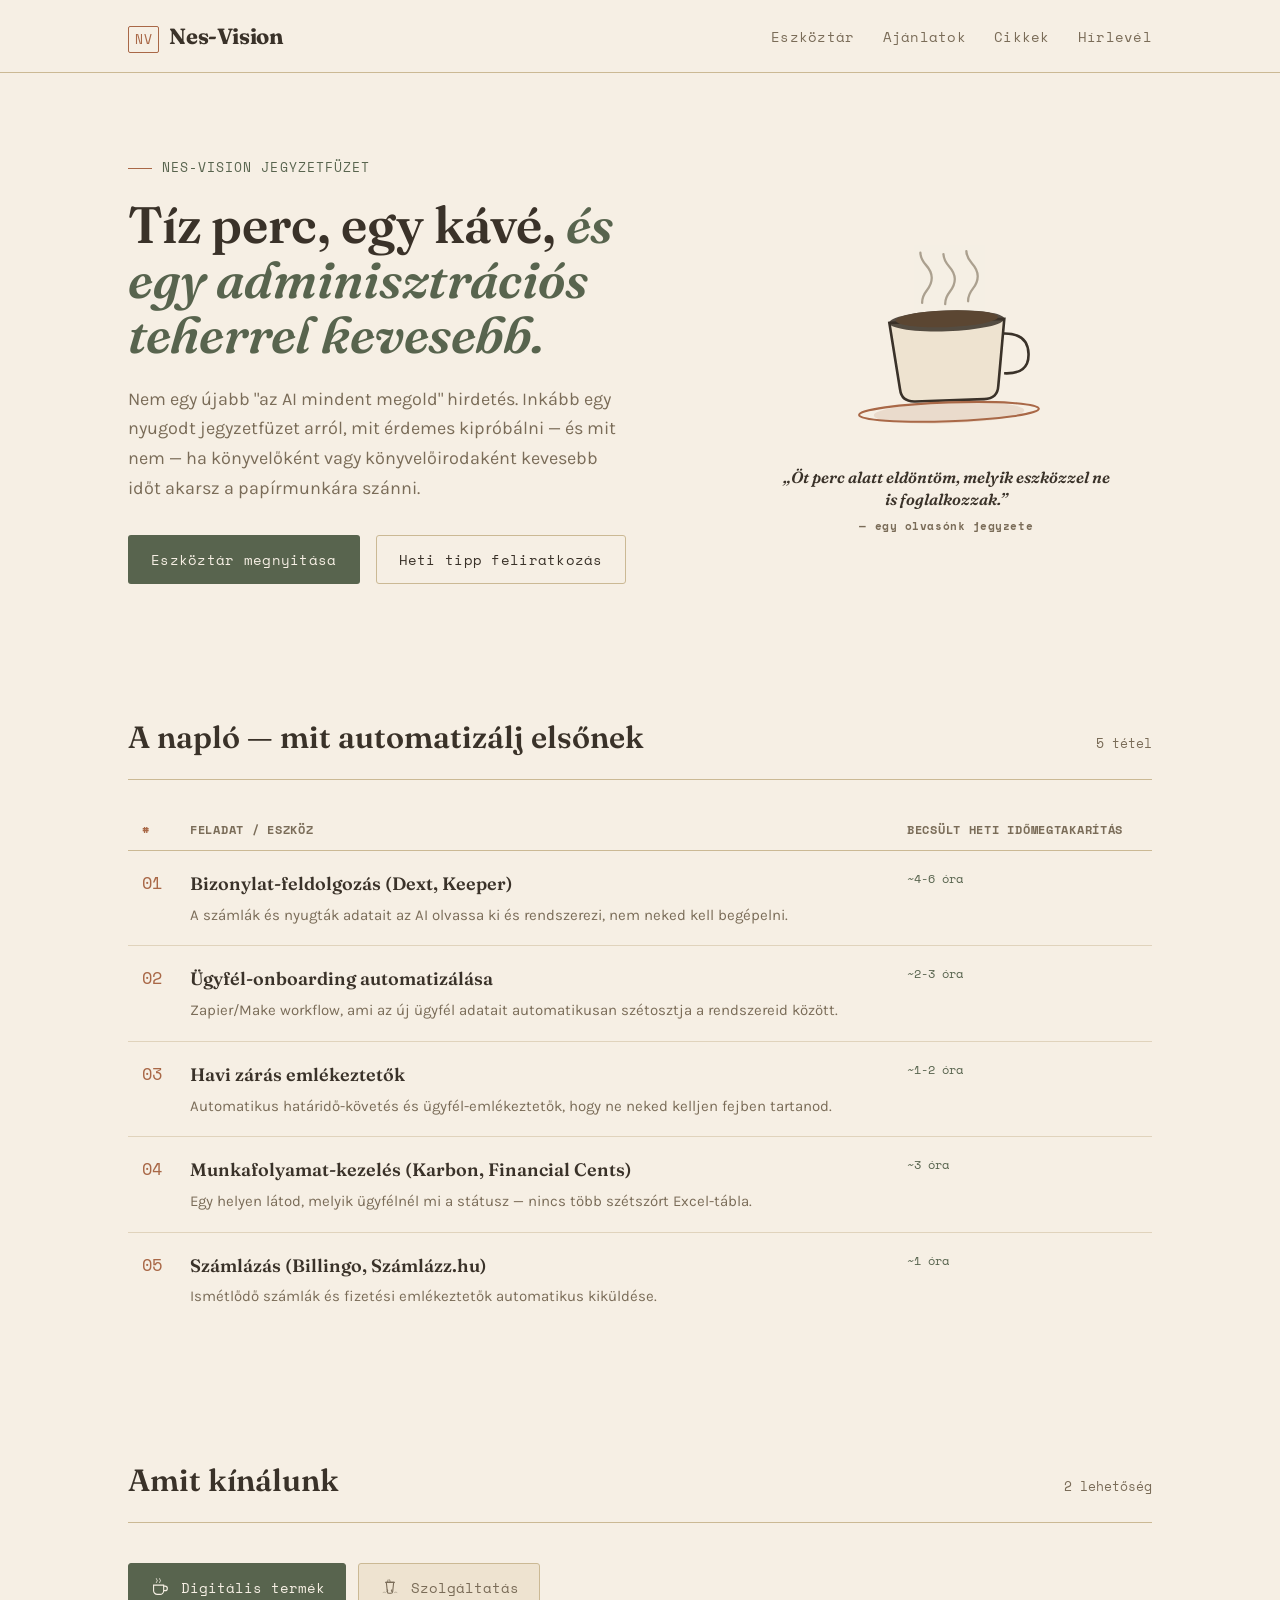
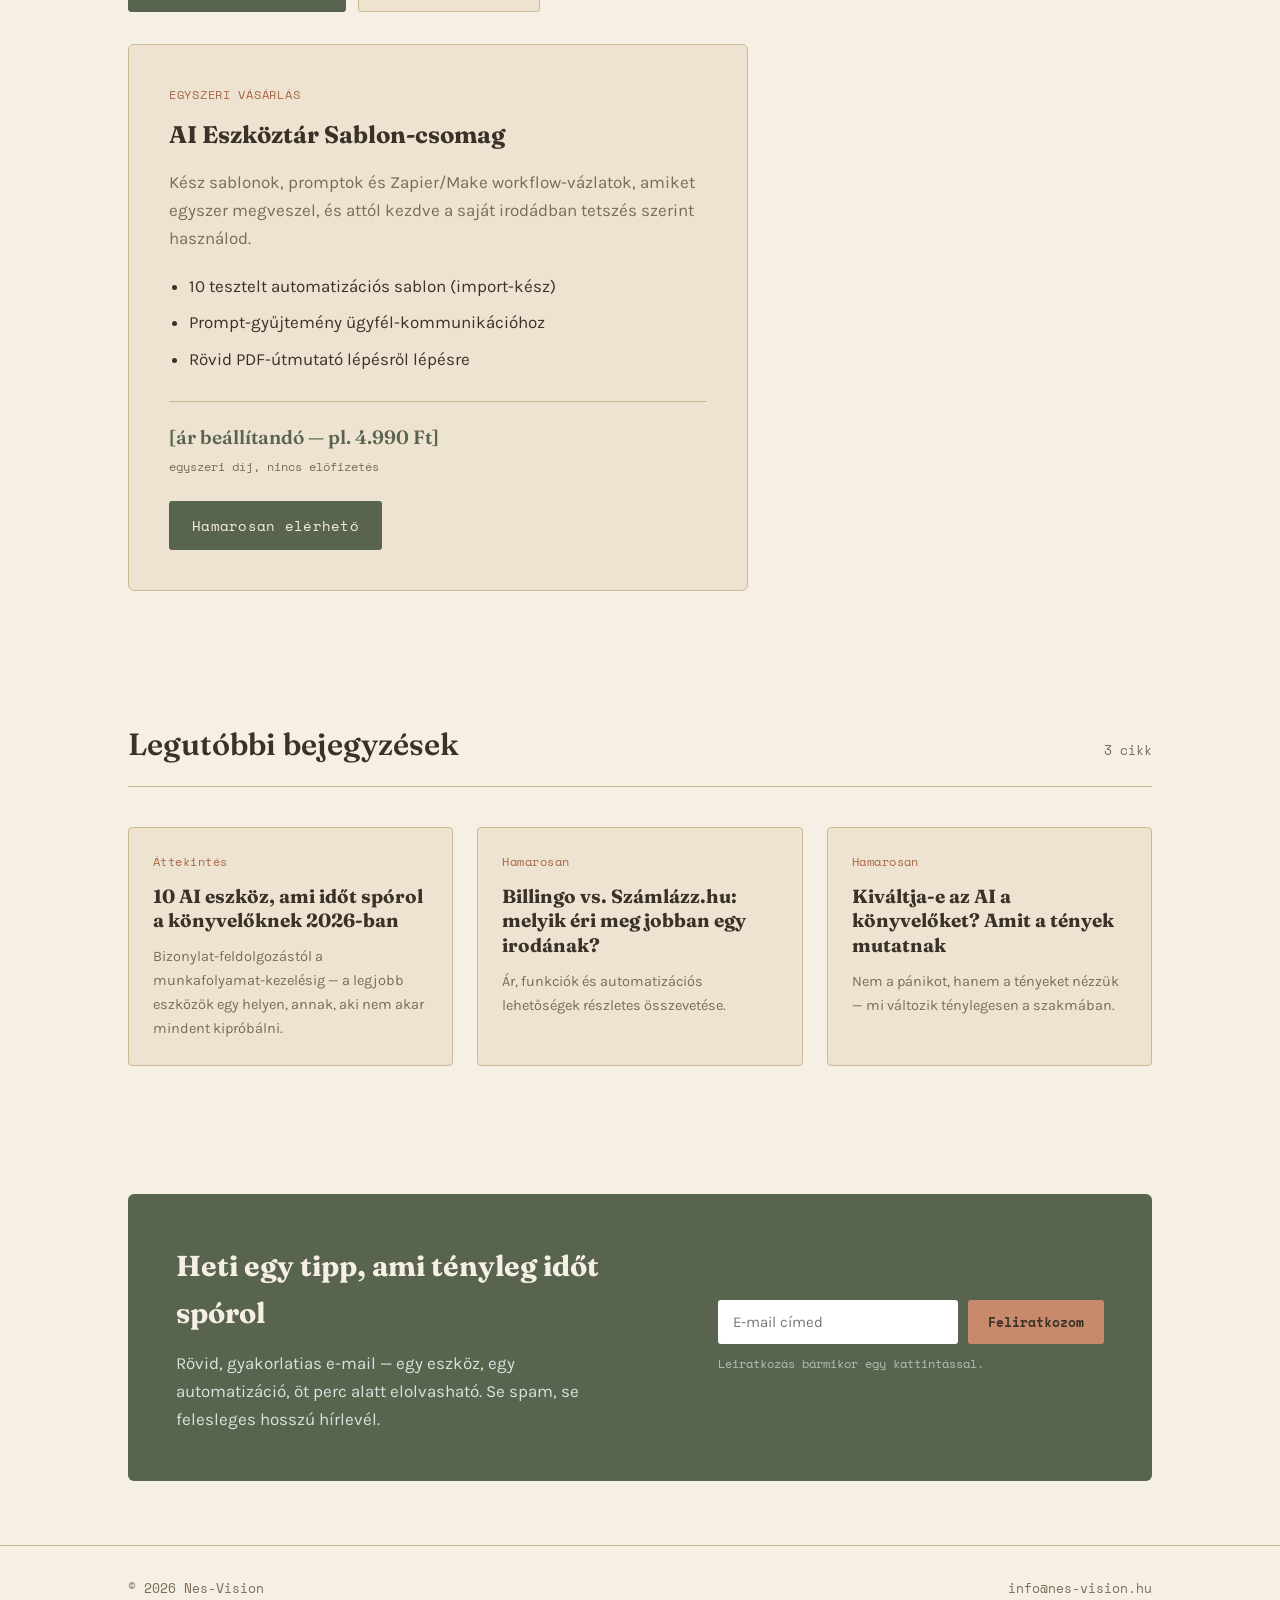
==== commit 639e73e2: "Add files via upload" ====
--- a/index.html
+++ b/index.html
@@ -3,152 +3,244 @@
 <head>
 <meta charset="UTF-8">
 <meta name="viewport" content="width=device-width, initial-scale=1.0">
-<title>Admin — Nes-Vision</title>
-<meta name="robots" content="noindex, nofollow">
+<title>Nes-Vision — AI eszközök és automatizáció könyvelőknek</title>
+<meta name="description" content="Gyakorlatias útmutatók, eszköz-összehasonlítások és automatizációk könyvelőknek és könyvelőirodáknak, akik időt akarnak spórolni AI-jal — anélkül, hogy elveszítenék a szakmájukat.">
 <link rel="preconnect" href="https://fonts.googleapis.com">
 <link rel="preconnect" href="https://fonts.gstatic.com" crossorigin>
 <link href="https://fonts.googleapis.com/css2?family=Fraunces:ital,wght@0,600;0,700;1,600&family=Karla:wght@400;500;600&family=Space+Mono:wght@400;700&display=swap" rel="stylesheet">
-<link rel="stylesheet" href="../style.css">
-<link rel="stylesheet" href="admin.css">
+<link rel="stylesheet" href="style.css">
 </head>
-<body class="admin-body">
-
-<!-- LOGIN SCREEN -->
-<div class="login-shell" id="loginShell">
-  <div class="login-card">
-    <div class="mark-lg">NV</div>
-    <h1>Nes-Vision Admin</h1>
-    <p>Jelentkezz be, hogy bejegyzést írhass HTML-szerkesztés nélkül.</p>
-    <button class="login-btn" onclick="doLogin()">
-      <svg width="17" height="17" viewBox="0 0 16 16" fill="currentColor"><path d="M8 0C3.58 0 0 3.58 0 8a8 8 0 0 0 5.47 7.59c.4.07.55-.17.55-.38v-1.49c-2.22.48-2.69-1.07-2.69-1.07-.36-.92-.88-1.17-.88-1.17-.72-.49.05-.48.05-.48.8.06 1.22.82 1.22.82.71 1.22 1.87.87 2.33.66.07-.52.28-.87.5-1.07-1.78-.2-3.64-.89-3.64-3.95 0-.87.31-1.59.82-2.15-.08-.2-.36-1.02.08-2.12 0 0 .67-.21 2.2.82a7.6 7.6 0 0 1 4 0c1.53-1.03 2.2-.82 2.2-.82.44 1.1.16 1.92.08 2.12.51.56.82 1.28.82 2.15 0 3.07-1.87 3.75-3.65 3.95.29.25.54.73.54 1.48v2.2c0 .21.15.46.55.38A8 8 0 0 0 16 8c0-4.42-3.58-8-8-8Z"/></svg>
-      Bejelentkezés GitHub-bal
-    </button>
-    <div class="login-note">Mockup nézet — a valódi bejelentkezés a GitHub-összekötéskor kerül élesítésre.</div>
-  </div>
-</div>
-
-<!-- DASHBOARD -->
-<div class="admin-shell" id="adminShell">
-  <aside class="admin-sidebar">
-    <div class="brand">
-      <span style="font-family: var(--mono); font-size:13px; border:1px solid var(--clay-dark); color:var(--clay-dark); padding:2px 6px; border-radius:2px;">NV</span>
-      <span style="font-family: var(--display); font-weight:700; font-size:18px; margin-left:8px;">Admin</span>
-    </div>
-    <button class="new-post-btn" onclick="newPost()">+ Új bejegyzés</button>
-    <ul class="post-list" id="postList"></ul>
-    <div class="admin-user">
-      <span>szerkesztő</span>
-      <button onclick="logout()">Kilépés</button>
-    </div>
-  </aside>
-
-  <main class="admin-main">
-    <div class="editor-topbar">
-      <span class="tag" id="editorTag">Új bejegyzés · piszkozat</span>
-      <button class="mug-publish" onclick="publishPost()">
-        <svg viewBox="0 0 48 48" width="18" height="18" fill="none">
-          <path d="M10 20h22v12a8 8 0 0 1-8 8H18a8 8 0 0 1-8-8V20Z" stroke="currentColor" stroke-width="3"/>
-          <path d="M32 22h3a5 5 0 0 1 0 10h-3" stroke="currentColor" stroke-width="3"/>
+<body>
+
+<header class="site">
+  <div class="wrap">
+    <a href="index.html" class="brand">
+      <span class="mark">NV</span>
+      <span class="name">Nes-Vision</span>
+    </a>
+    <nav class="site-nav">
+      <a href="#eszkozok">Eszköztár</a>
+      <a href="#ajanlatok">Ajánlatok</a>
+      <a href="#cikkek">Cikkek</a>
+      <a href="#hirlevel">Hírlevél</a>
+    </nav>
+  </div>
+</header>
+
+<section class="hero">
+  <div class="wrap">
+    <div>
+      <div class="eyebrow">Nes-Vision jegyzetfüzet</div>
+      <h1 class="hero-title">Tíz perc, egy kávé, <em>és egy adminisztrációs teherrel kevesebb.</em></h1>
+      <p class="hero-sub">Nem egy újabb "az AI mindent megold" hirdetés. Inkább egy nyugodt jegyzetfüzet arról, mit érdemes kipróbálni — és mit nem — ha könyvelőként vagy könyvelőirodaként kevesebb időt akarsz a papírmunkára szánni.</p>
+      <div class="cta-row">
+        <a href="#eszkozok" class="btn btn-primary">Eszköztár megnyitása</a>
+        <a href="#hirlevel" class="btn btn-ghost">Heti tipp feliratkozás</a>
+      </div>
+    </div>
+    <div class="cup-col">
+      <div class="cup-wrap">
+        <svg class="steam-cup" viewBox="0 0 200 220" width="210" height="230">
+          <g class="steam-group" opacity="0.6">
+            <path class="steam s1" d="M78 90C78 78 88 78 88 66C88 54 78 54 78 42" stroke="var(--ink-soft)" stroke-width="2.2" stroke-linecap="round" fill="none"/>
+            <path class="steam s2" d="M100 92C100 80 110 80 110 68C110 56 100 56 100 44" stroke="var(--ink-soft)" stroke-width="2.2" stroke-linecap="round" fill="none"/>
+            <path class="steam s3" d="M122 90C122 78 132 78 132 66C132 54 122 54 122 42" stroke="var(--ink-soft)" stroke-width="2.2" stroke-linecap="round" fill="none"/>
+          </g>
+          <ellipse cx="100" cy="196" rx="72" ry="10" fill="var(--clay-dark)" opacity="0.15"/>
+          <path d="M46 108 L156 108 L148 172 Q147 184 134 184 L68 184 Q55 184 54 172 Z" fill="var(--paper-panel)" stroke="var(--ink)" stroke-width="2.5"/>
+          <ellipse cx="101" cy="108" rx="55" ry="10" fill="var(--ink)" opacity="0.85"/>
+          <ellipse cx="101" cy="106" rx="49" ry="8" fill="#5B4632"/>
+          <path d="M154 122 Q178 122 178 142 Q178 162 154 160" fill="none" stroke="var(--ink)" stroke-width="2.5"/>
+          <ellipse cx="100" cy="195" rx="86" ry="9" fill="none" stroke="var(--clay-dark)" stroke-width="2"/>
         </svg>
-        Jó gondolat — kitűzés
-      </button>
-    </div>
-
-    <label class="field-label">Cím</label>
-    <input class="title-input" id="postTitle" placeholder="A bejegyzés címe…">
-
-    <label class="field-label">Tartalom</label>
-    <textarea class="body-input" id="postBody" placeholder="Írd ide a bejegyzést… (Markdown is használható)"></textarea>
-
-    <div class="comments-preview">
-      <h4>Friss hozzászólások ehhez a bejegyzéshez</h4>
-      <div id="commentList">
-        <div class="comment-row">
-          <div class="comment-avatar">KB</div>
-          <div class="comment-body">
-            <div class="c-name">kis_bt_konyvelo</div>
-            <p class="c-text">Kipróbáltuk a Dext-et a tippetek alapján, tényleg gyorsabb lett a hónap zárása.</p>
+      </div>
+      <p class="cup-quote">„Öt perc alatt eldöntöm, melyik eszközzel ne is foglalkozzak.”<span>— egy olvasónk jegyzete</span></p>
+    </div>
+  </div>
+</section>
+
+<section id="eszkozok">
+  <div class="wrap">
+    <div class="section-head">
+      <h2>A napló — mit automatizálj elsőnek</h2>
+      <span class="tally">5 tétel</span>
+    </div>
+    <table class="ledger">
+      <thead>
+        <tr>
+          <th class="num">#</th>
+          <th>Feladat / eszköz</th>
+          <th>Becsült heti időmegtakarítás</th>
+        </tr>
+      </thead>
+      <tbody>
+        <tr>
+          <td class="num">01</td>
+          <td>
+            <div class="item-title">Bizonylat-feldolgozás (Dext, Keeper)</div>
+            <div class="item-desc">A számlák és nyugták adatait az AI olvassa ki és rendszerezi, nem neked kell begépelni.</div>
+          </td>
+          <td class="tag">~4-6 óra</td>
+        </tr>
+        <tr>
+          <td class="num">02</td>
+          <td>
+            <div class="item-title">Ügyfél-onboarding automatizálása</div>
+            <div class="item-desc">Zapier/Make workflow, ami az új ügyfél adatait automatikusan szétosztja a rendszereid között.</div>
+          </td>
+          <td class="tag">~2-3 óra</td>
+        </tr>
+        <tr>
+          <td class="num">03</td>
+          <td>
+            <div class="item-title">Havi zárás emlékeztetők</div>
+            <div class="item-desc">Automatikus határidő-követés és ügyfél-emlékeztetők, hogy ne neked kelljen fejben tartanod.</div>
+          </td>
+          <td class="tag">~1-2 óra</td>
+        </tr>
+        <tr>
+          <td class="num">04</td>
+          <td>
+            <div class="item-title">Munkafolyamat-kezelés (Karbon, Financial Cents)</div>
+            <div class="item-desc">Egy helyen látod, melyik ügyfélnél mi a státusz — nincs több szétszórt Excel-tábla.</div>
+          </td>
+          <td class="tag">~3 óra</td>
+        </tr>
+        <tr>
+          <td class="num">05</td>
+          <td>
+            <div class="item-title">Számlázás (Billingo, Számlázz.hu)</div>
+            <div class="item-desc">Ismétlődő számlák és fizetési emlékeztetők automatikus kiküldése.</div>
+          </td>
+          <td class="tag">~1 óra</td>
+        </tr>
+      </tbody>
+    </table>
+  </div>
+</section>
+
+<section id="ajanlatok">
+  <div class="wrap">
+    <div class="section-head">
+      <h2>Amit kínálunk</h2>
+      <span class="tally">2 lehetőség</span>
+    </div>
+
+    <div class="offer-tabs">
+      <input type="radio" name="offer" id="tab-product" checked>
+      <input type="radio" name="offer" id="tab-service">
+
+      <div class="offer-tab-buttons">
+        <label for="tab-product" class="offer-btn">
+          <svg viewBox="0 0 48 48" width="22" height="22" fill="none">
+            <path d="M10 20h22v12a8 8 0 0 1-8 8H18a8 8 0 0 1-8-8V20Z" stroke="currentColor" stroke-width="2.4"/>
+            <path d="M32 22h3a5 5 0 0 1 0 10h-3" stroke="currentColor" stroke-width="2.4"/>
+            <path d="M16 14c0-2 2-2 2-4s-2-2-2-4M23 14c0-2 2-2 2-4s-2-2-2-4" stroke="currentColor" stroke-width="2" stroke-linecap="round"/>
+          </svg>
+          Digitális termék
+        </label>
+        <label for="tab-service" class="offer-btn">
+          <svg viewBox="0 0 48 48" width="22" height="22" fill="none">
+            <path d="M16 14h16l-2.2 20.5a3.5 3.5 0 0 1-3.5 3.1h-4.6a3.5 3.5 0 0 1-3.5-3.1L16 14Z" stroke="currentColor" stroke-width="2.4"/>
+            <path d="M14.5 14h19" stroke="currentColor" stroke-width="2.4" stroke-linecap="round"/>
+            <path d="M18 14c0-2.5 2-3 2-5.5" stroke="currentColor" stroke-width="1.8" stroke-linecap="round"/>
+            <path d="M23 8.5c0 2.5 2 3 2 5.5" stroke="currentColor" stroke-width="1.8" stroke-linecap="round"/>
+            <path d="M18 30c1.5 1.5 1.5 3-.5 4M28 30c-1.5 1.5-1.5 3 .5 4" stroke="currentColor" stroke-width="2.2" stroke-linecap="round"/>
+            <path d="M9 36c2-1 3-1 5 0M34 36c2-1 3-1 5 0" stroke="currentColor" stroke-width="1.6" stroke-linecap="round" opacity="0.6"/>
+          </svg>
+          Szolgáltatás
+        </label>
+      </div>
+
+      <div class="offer-panel panel-product">
+        <div class="offer-card">
+          <div class="offer-eyebrow">Egyszeri vásárlás</div>
+          <h3>AI Eszköztár Sablon-csomag</h3>
+          <p class="offer-desc">Kész sablonok, promptok és Zapier/Make workflow-vázlatok, amiket egyszer megveszel, és attól kezdve a saját irodádban tetszés szerint használod.</p>
+          <ul class="offer-list">
+            <li>10 tesztelt automatizációs sablon (import-kész)</li>
+            <li>Prompt-gyűjtemény ügyfél-kommunikációhoz</li>
+            <li>Rövid PDF-útmutató lépésről lépésre</li>
+          </ul>
+          <div class="offer-price">
+            <span class="price-num">[ár beállítandó — pl. 4.990 Ft]</span>
+            <span class="price-note">egyszeri díj, nincs előfizetés</span>
           </div>
+          <a href="#" class="btn btn-primary">Hamarosan elérhető</a>
         </div>
-        <div class="comment-row">
-          <div class="comment-avatar">M</div>
-          <div class="comment-body">
-            <div class="c-name">marta_konyveles</div>
-            <p class="c-text">Van tapasztalatotok a Financial Cents magyar ügyfelekkel?</p>
+      </div>
+
+      <div class="offer-panel panel-service">
+        <div class="offer-card">
+          <div class="offer-eyebrow">Testreszabott munka</div>
+          <h3>AI Automatizáció Beállítás</h3>
+          <p class="offer-desc">Nem sablon, hanem a te irodádra szabott beállítás — végigmegyünk azon, mit érdemes automatizálni nálatok, és be is állítjuk.</p>
+          <ul class="offer-list">
+            <li>Egyeztetés a jelenlegi folyamatokról</li>
+            <li>2-3 automatizáció bevezetése (pl. bizonylat-feldolgozás, emlékeztetők)</li>
+            <li>2 hét utókövetés, finomhangolás</li>
+          </ul>
+          <div class="offer-price">
+            <span class="price-num">[ár beállítandó — pl. óradíj vagy csomagár]</span>
+            <span class="price-note">egyeztetés alapján</span>
           </div>
+          <a href="#" class="btn btn-primary">Kapcsolatfelvétel</a>
         </div>
       </div>
     </div>
-  </main>
-</div>
-
-<div class="toast" id="toast">☕ Bejegyzés kitűzve</div>
-
-<script>
-  var posts = [
-    { title: "10 AI eszköz, ami időt spórol a könyvelőknek 2026-ban", status: "published" },
-    { title: "Billingo vs. Számlázz.hu: melyik éri meg jobban?", status: "draft" },
-    { title: "Kiváltja-e az AI a könyvelőket?", status: "draft" }
-  ];
-  var activeIndex = null;
-
-  function renderList() {
-    var list = document.getElementById('postList');
-    list.innerHTML = '';
-    posts.forEach(function(p, i) {
-      var li = document.createElement('li');
-      li.className = 'post-item' + (i === activeIndex ? ' active' : '');
-      li.onclick = function() { openPost(i); };
-      li.innerHTML = '<div class="p-title">' + p.title + '</div>' +
-        '<div class="p-meta"><span class="status-dot ' + p.status + '"></span>' +
-        (p.status === 'published' ? 'kitűzve' : 'piszkozat') + '</div>';
-      list.appendChild(li);
-    });
-  }
-
-  function openPost(i) {
-    activeIndex = i;
-    document.getElementById('postTitle').value = posts[i].title;
-    document.getElementById('postBody').value = '';
-    document.getElementById('editorTag').textContent = posts[i].status === 'published' ? 'Kitűzött bejegyzés' : 'Piszkozat szerkesztése';
-    renderList();
-  }
-
-  function newPost() {
-    activeIndex = null;
-    document.getElementById('postTitle').value = '';
-    document.getElementById('postBody').value = '';
-    document.getElementById('editorTag').textContent = 'Új bejegyzés · piszkozat';
-    renderList();
-  }
-
-  function publishPost() {
-    var title = document.getElementById('postTitle').value.trim() || 'Cím nélküli bejegyzés';
-    if (activeIndex === null) {
-      posts.unshift({ title: title, status: 'published' });
-      activeIndex = 0;
-    } else {
-      posts[activeIndex].title = title;
-      posts[activeIndex].status = 'published';
-    }
-    renderList();
-    document.getElementById('editorTag').textContent = 'Kitűzött bejegyzés';
-    var toast = document.getElementById('toast');
-    toast.classList.add('show');
-    setTimeout(function() { toast.classList.remove('show'); }, 2200);
-  }
-
-  function doLogin() {
-    document.getElementById('loginShell').style.display = 'none';
-    document.getElementById('adminShell').classList.add('active');
-    renderList();
-  }
-
-  function logout() {
-    document.getElementById('adminShell').classList.remove('active');
-    document.getElementById('loginShell').style.display = 'flex';
-  }
-</script>
+  </div>
+</section>
+
+<section id="cikkek">
+  <div class="wrap">
+    <div class="section-head">
+      <h2>Legutóbbi bejegyzések</h2>
+      <span class="tally">3 cikk</span>
+    </div>
+    <div class="card-grid">
+      <a href="cikkek/10-ai-eszkoz-konyveloknek.html" class="card">
+        <span class="card-eyebrow">Áttekintés</span>
+        <h3>10 AI eszköz, ami időt spórol a könyvelőknek 2026-ban</h3>
+        <p>Bizonylat-feldolgozástól a munkafolyamat-kezelésig — a legjobb eszközök egy helyen, annak, aki nem akar mindent kipróbálni.</p>
+      </a>
+      <a href="#" class="card">
+        <span class="card-eyebrow">Hamarosan</span>
+        <h3>Billingo vs. Számlázz.hu: melyik éri meg jobban egy irodának?</h3>
+        <p>Ár, funkciók és automatizációs lehetőségek részletes összevetése.</p>
+      </a>
+      <a href="#" class="card">
+        <span class="card-eyebrow">Hamarosan</span>
+        <h3>Kiváltja-e az AI a könyvelőket? Amit a tények mutatnak</h3>
+        <p>Nem a pánikot, hanem a tényeket nézzük — mi változik ténylegesen a szakmában.</p>
+      </a>
+    </div>
+  </div>
+</section>
+
+<section id="hirlevel">
+  <div class="wrap">
+    <div class="newsletter">
+      <div>
+        <h2>Heti egy tipp, ami tényleg időt spórol</h2>
+        <p>Rövid, gyakorlatias e-mail — egy eszköz, egy automatizáció, öt perc alatt elolvasható. Se spam, se felesleges hosszú hírlevél.</p>
+      </div>
+      <div>
+        <form class="nl-form" action="#" method="post">
+          <input type="email" placeholder="E-mail címed" required aria-label="E-mail cím">
+          <button type="submit">Feliratkozom</button>
+        </form>
+        <div class="nl-note">Leiratkozás bármikor egy kattintással.</div>
+      </div>
+    </div>
+  </div>
+</section>
+
+<footer class="site">
+  <div class="wrap">
+    <span>© 2026 Nes-Vision</span>
+    <span>info@nes-vision.hu</span>
+  </div>
+</footer>
 
 </body>
 </html>
